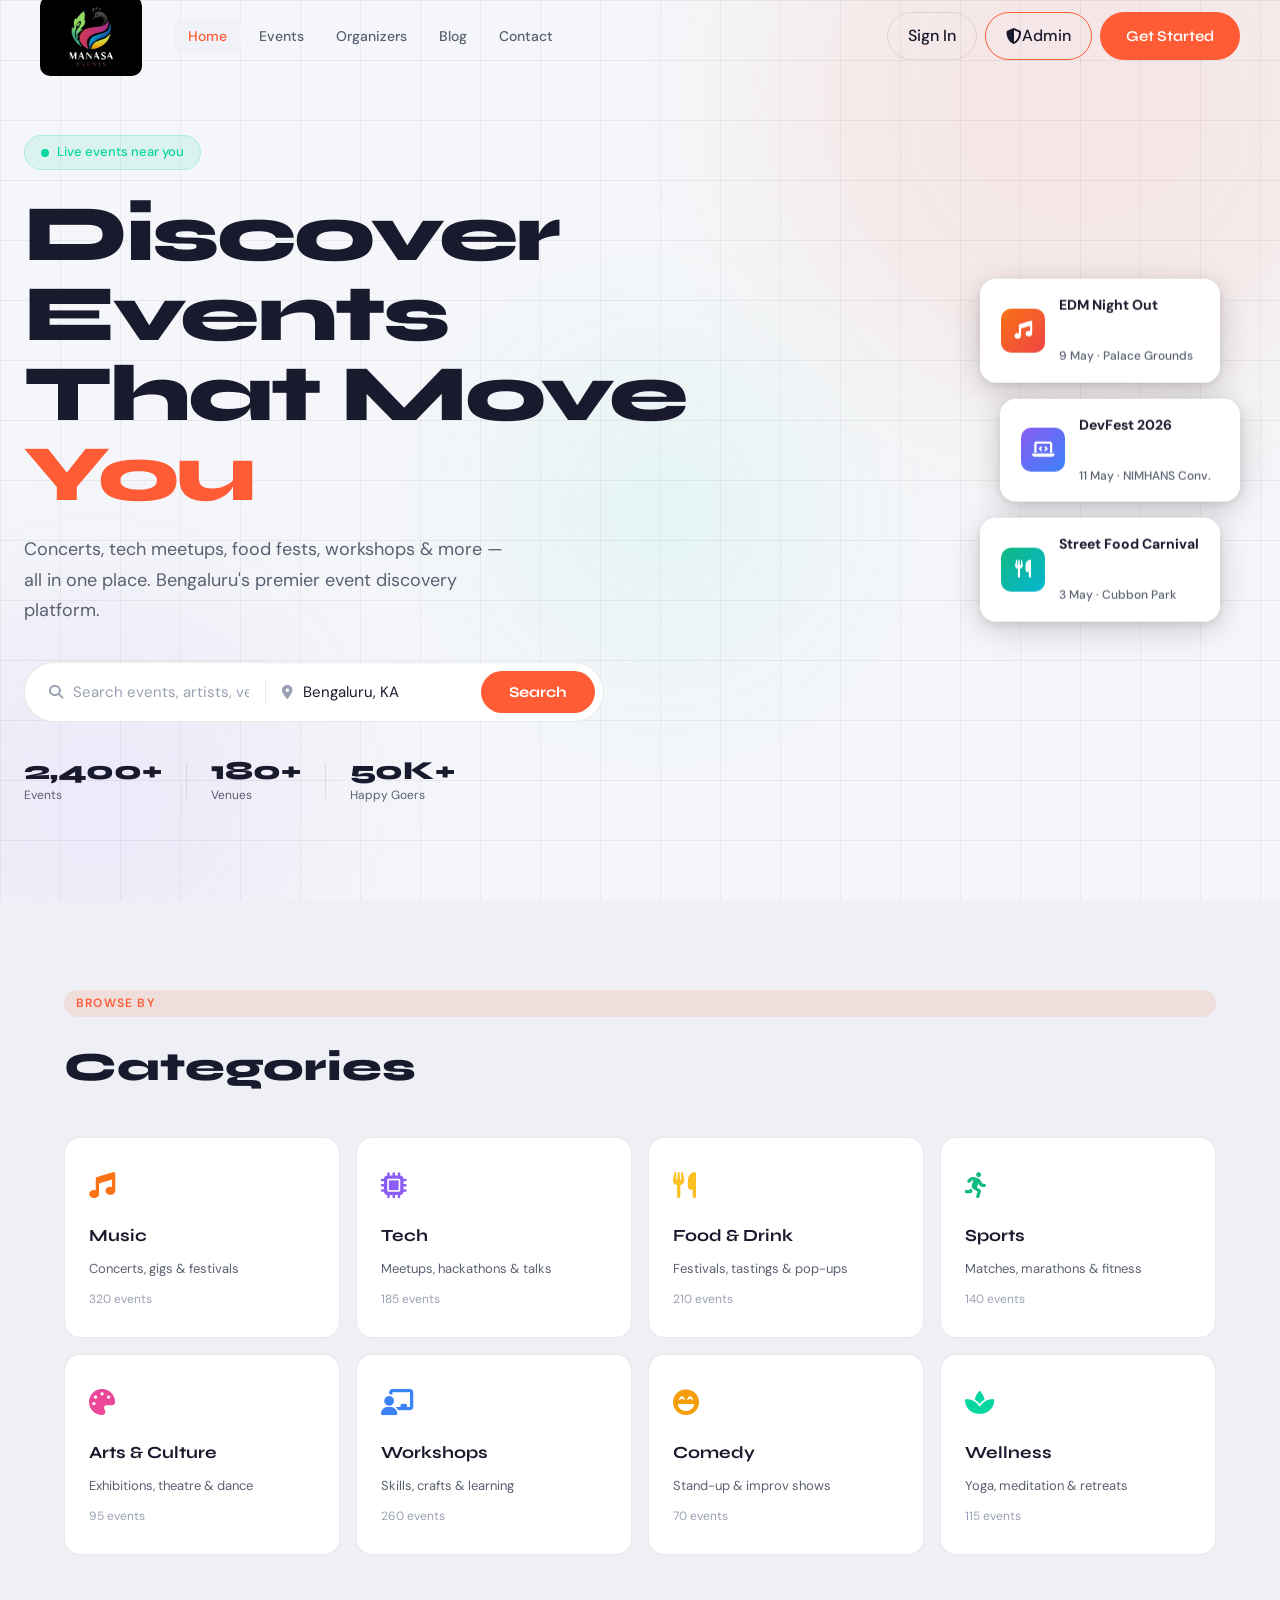
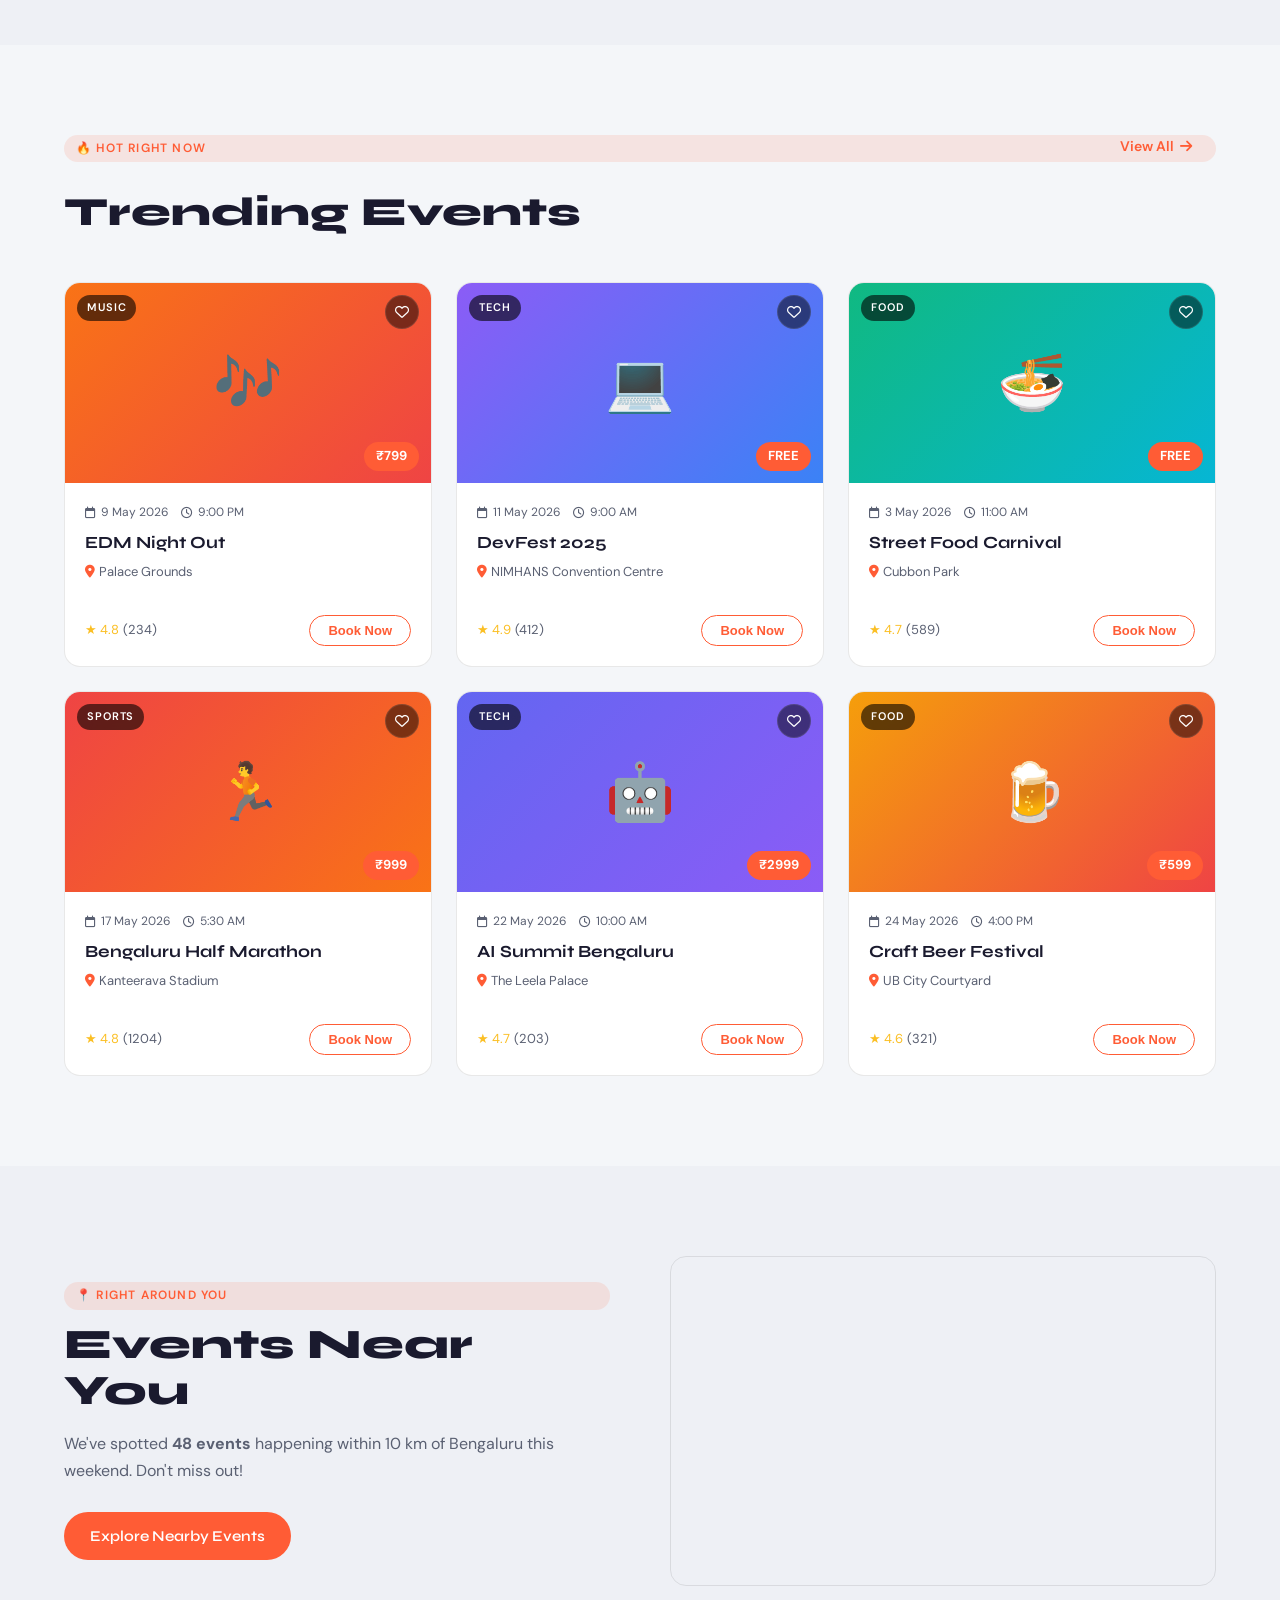
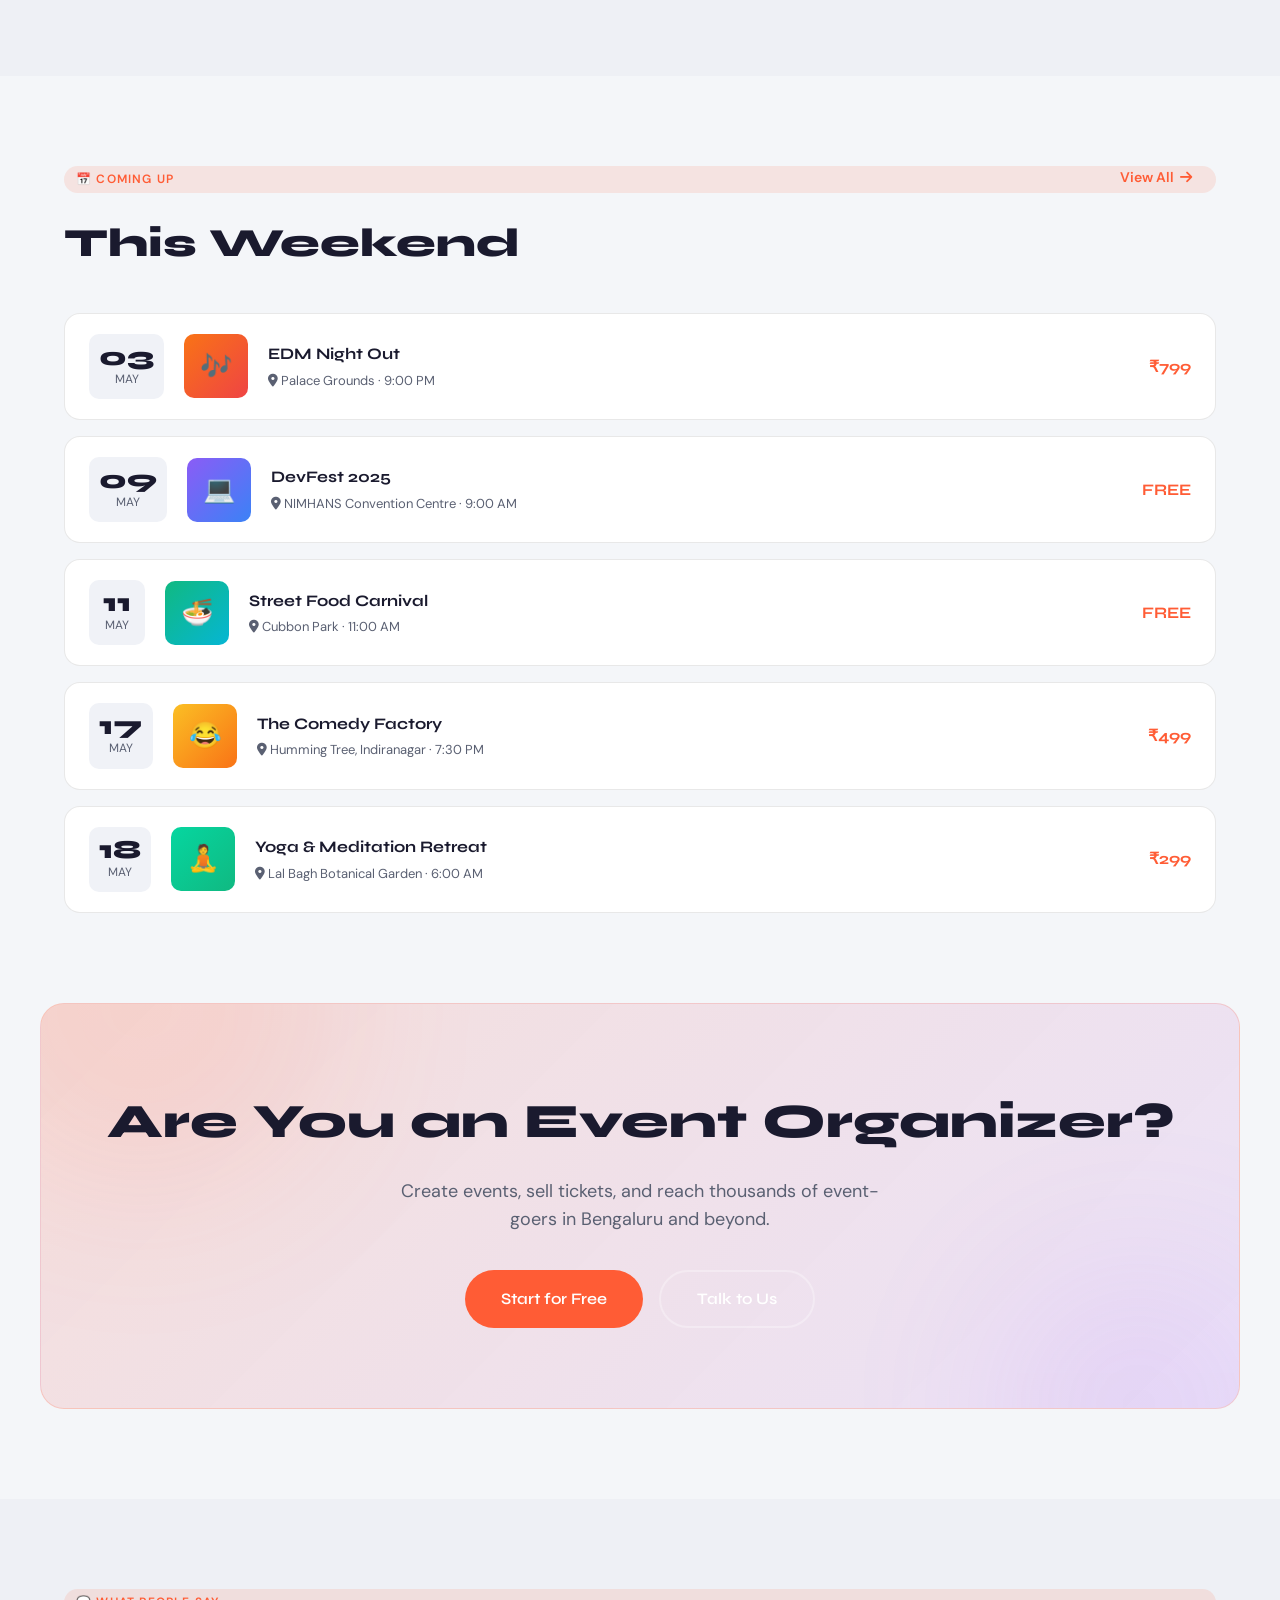
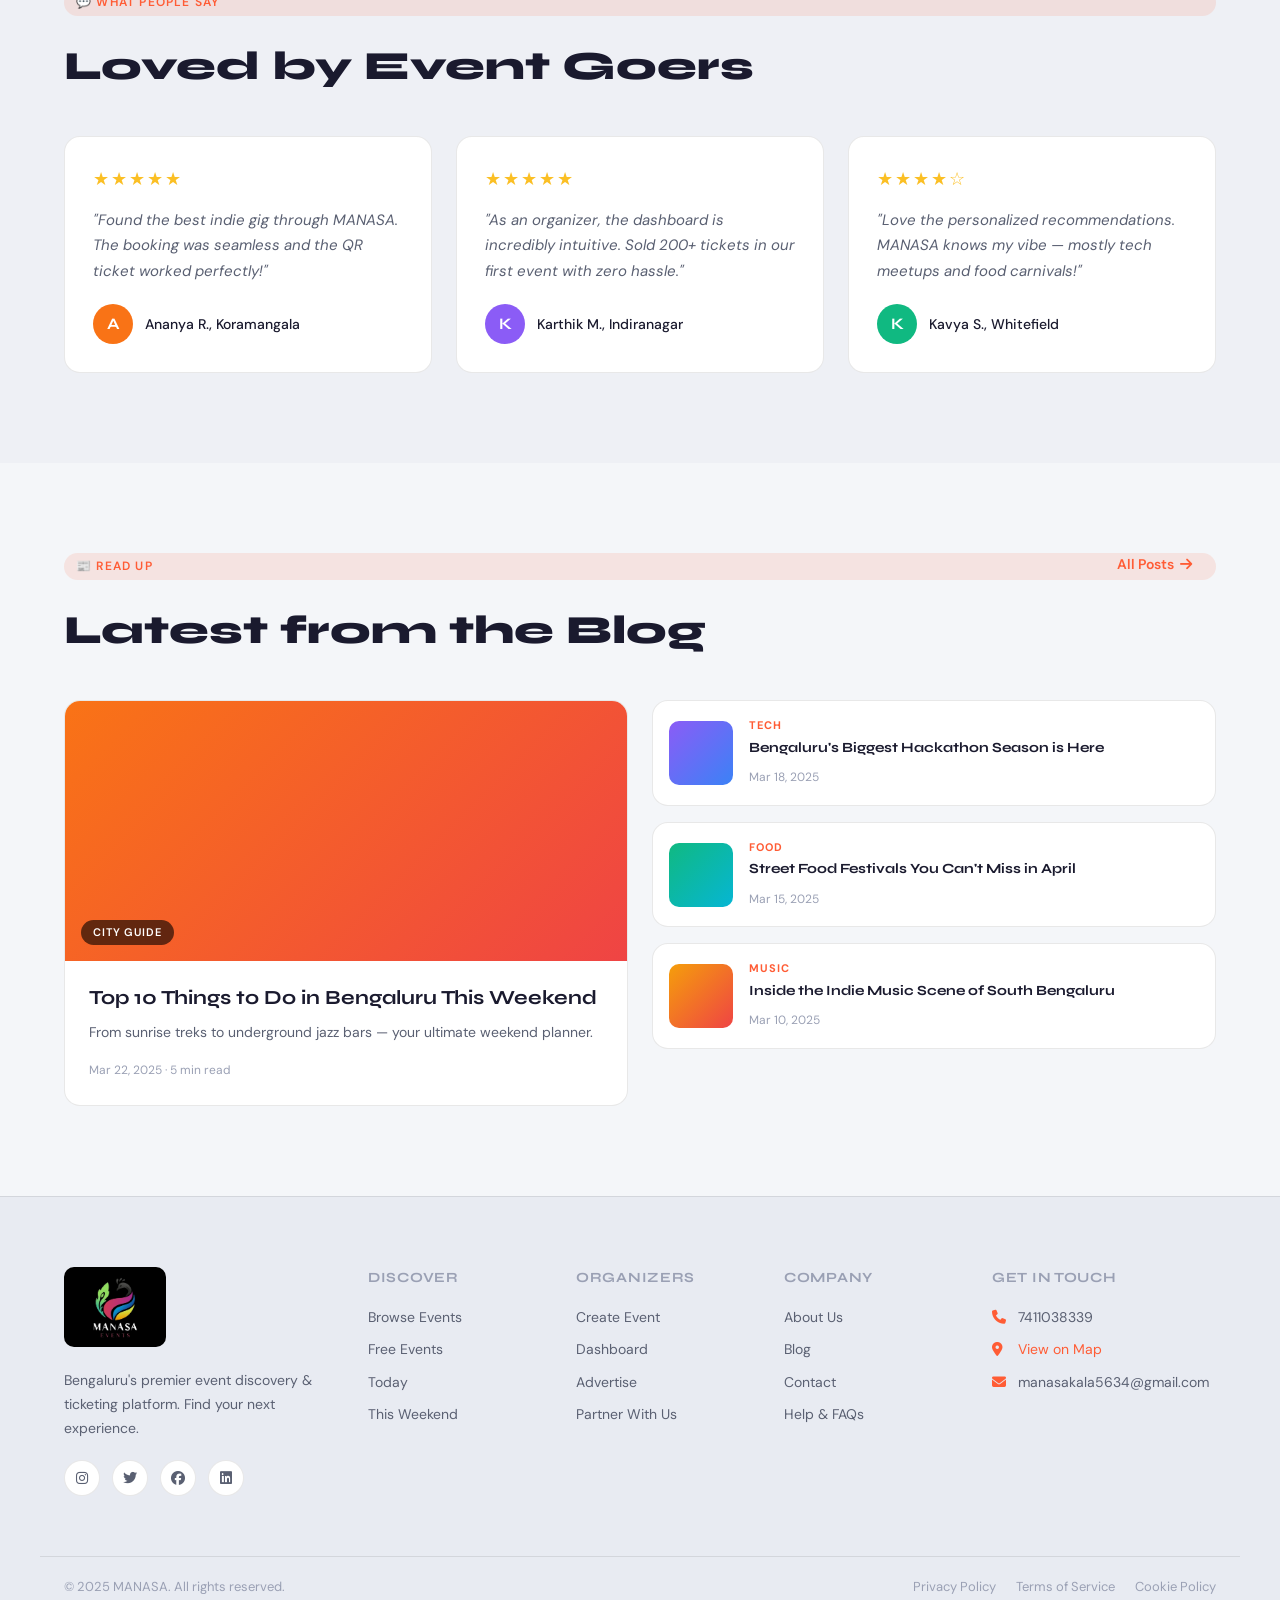
==== index.html @ 94d4cc7b "Add files via upload" ====
<!DOCTYPE html>
<html lang="en">
<head>
<meta charset="UTF-8">
<meta name="viewport" content="width=device-width, initial-scale=1.0">
<title>MANASA – Discover Local Events</title>
<link rel="stylesheet" href="style.css">
<link href="https://fonts.googleapis.com/css2?family=Syne:wght@400;600;700;800&family=DM+Sans:ital,wght@0,300;0,400;0,500;1,400&display=swap" rel="stylesheet">
<link rel="stylesheet" href="https://cdnjs.cloudflare.com/ajax/libs/font-awesome/6.5.0/css/all.min.css">
</head>
<body>

<!-- NAV -->
<nav class="navbar" id="navbar">
  <div class="nav-inner">
    <a href="index.html" class="logo logo-img-wrap"><img src="logo2.jpeg" alt="MANASA Events" class="nav-logo-img"></a>
    <ul class="nav-links">
      <li><a href="index.html" class="active">Home</a></li>
      <li><a href="events.html">Events</a></li>
      <li><a href="organizer.html">Organizers</a></li>
      <li><a href="blog.html">Blog</a></li>
      <li><a href="contact.html">Contact</a></li>
    </ul>
    <div class="nav-actions">
      <a href="login.html" class="btn-ghost">Sign In</a>
      <a href="admin-login.html" class="btn-ghost" style="color:var(--accent);border-color:var(--accent)"><i class="fas fa-shield-alt"></i> Admin</a>
      <a href="login.html" class="btn-primary">Get Started</a>
    </div>
    <button class="hamburger" id="hamburger"><i class="fas fa-bars"></i></button>
  </div>
  <div class="mobile-menu" id="mobileMenu">
    <a href="index.html">Home</a>
    <a href="events.html">Events</a>
    <a href="organizer.html">Organizers</a>
    <a href="blog.html">Blog</a>
    <a href="contact.html">Contact</a>
    <a href="login.html" class="btn-primary" style="display:inline-block;margin-top:12px">Get Started</a>
  </div>
</nav>

<!-- HERO -->
<section class="hero">
  <div class="hero-bg">
    <div class="blob blob-1"></div>
    <div class="blob blob-2"></div>
    <div class="blob blob-3"></div>
    <div class="grid-overlay"></div>
  </div>
  <div class="hero-content">
    <div class="hero-badge"><span class="pulse-dot"></span> Live events near you</div>
    <h1 class="hero-title">Discover Events<br>That Move <em>You</em></h1>
    <p class="hero-sub">Concerts, tech meetups, food fests, workshops &amp; more — all in one place. Bengaluru's premier event discovery platform.</p>
    <div class="search-bar">
      <div class="search-field">
        <i class="fas fa-search"></i>
        <input type="text" placeholder="Search events, artists, venues&#8230;" id="heroSearch">
      </div>
      <div class="search-divider"></div>
      <div class="search-field">
        <i class="fas fa-map-marker-alt"></i>
        <input type="text" placeholder="Bengaluru, KA" value="Bengaluru, KA">
      </div>
      <button class="search-btn" onclick="heroSearchGo()">Search</button>
    </div>
    <div class="hero-stats">
      <div class="stat"><span class="stat-num">2,400+</span><span class="stat-label">Events</span></div>
      <div class="stat-divider"></div>
      <div class="stat"><span class="stat-num">180+</span><span class="stat-label">Venues</span></div>
      <div class="stat-divider"></div>
      <div class="stat"><span class="stat-num">50K+</span><span class="stat-label">Happy Goers</span></div>
    </div>
  </div>
  <div class="hero-cards">
    <div class="float-card fc1">
      <div class="fc-img" style="background:linear-gradient(135deg,#f97316,#ef4444)"><i class="fas fa-music"></i></div>
      <div><strong>EDM Night Out</strong><br><small>9 May &middot; Palace Grounds</small></div>
    </div>
    <div class="float-card fc2">
      <div class="fc-img" style="background:linear-gradient(135deg,#8b5cf6,#3b82f6)"><i class="fas fa-laptop-code"></i></div>
      <div><strong>DevFest 2026</strong><br><small>11 May &middot; NIMHANS Conv.</small></div>
    </div>
    <div class="float-card fc3">
      <div class="fc-img" style="background:linear-gradient(135deg,#10b981,#06b6d4)"><i class="fas fa-utensils"></i></div>
      <div><strong>Street Food Carnival</strong><br><small>3 May &middot; Cubbon Park</small></div>
    </div>
  </div>
</section>

<!-- CATEGORIES -->
<section class="section categories-section">
  <div class="container">
    <div class="section-header">
      <div class="section-tag">Browse by</div>
      <h2>Categories</h2>
    </div>
    <div class="categories-grid">
      <a href="events.html?cat=music" class="cat-card cat-music">
        <div class="cat-icon"><i class="fas fa-music"></i></div>
        <h3>Music</h3>
        <p>Concerts, gigs &amp; festivals</p>
        <span class="cat-count">320 events</span>
      </a>
      <a href="events.html?cat=tech" class="cat-card cat-tech">
        <div class="cat-icon"><i class="fas fa-microchip"></i></div>
        <h3>Tech</h3>
        <p>Meetups, hackathons &amp; talks</p>
        <span class="cat-count">185 events</span>
      </a>
      <a href="events.html?cat=food" class="cat-card cat-food">
        <div class="cat-icon"><i class="fas fa-utensils"></i></div>
        <h3>Food &amp; Drink</h3>
        <p>Festivals, tastings &amp; pop-ups</p>
        <span class="cat-count">210 events</span>
      </a>
      <a href="events.html?cat=sports" class="cat-card cat-sports">
        <div class="cat-icon"><i class="fas fa-person-running"></i></div>
        <h3>Sports</h3>
        <p>Matches, marathons &amp; fitness</p>
        <span class="cat-count">140 events</span>
      </a>
      <a href="events.html?cat=art" class="cat-card cat-art">
        <div class="cat-icon"><i class="fas fa-palette"></i></div>
        <h3>Arts &amp; Culture</h3>
        <p>Exhibitions, theatre &amp; dance</p>
        <span class="cat-count">95 events</span>
      </a>
      <a href="events.html?cat=workshop" class="cat-card cat-workshop">
        <div class="cat-icon"><i class="fas fa-chalkboard-user"></i></div>
        <h3>Workshops</h3>
        <p>Skills, crafts &amp; learning</p>
        <span class="cat-count">260 events</span>
      </a>
      <a href="events.html?cat=comedy" class="cat-card cat-comedy">
        <div class="cat-icon"><i class="fas fa-face-laugh-beam"></i></div>
        <h3>Comedy</h3>
        <p>Stand-up &amp; improv shows</p>
        <span class="cat-count">70 events</span>
      </a>
      <a href="events.html?cat=wellness" class="cat-card cat-wellness">
        <div class="cat-icon"><i class="fas fa-spa"></i></div>
        <h3>Wellness</h3>
        <p>Yoga, meditation &amp; retreats</p>
        <span class="cat-count">115 events</span>
      </a>
    </div>
  </div>
</section>

<!-- TRENDING EVENTS -->
<section class="section trending-section">
  <div class="container">
    <div class="section-header">
      <div class="section-tag">&#128293; Hot right now</div>
      <h2>Trending Events</h2>
      <a href="events.html" class="view-all">View All <i class="fas fa-arrow-right"></i></a>
    </div>
    <div class="events-grid" id="trendingGrid">
      <!-- Rendered by JS -->
    </div>
  </div>
</section>

<!-- NEARBY STRIP -->
<section class="section nearby-section">
  <div class="container">
    <div class="nearby-inner">
      <div class="nearby-text">
        <div class="section-tag">&#128205; Right around you</div>
        <h2>Events Near You</h2>
        <p>We've spotted <strong>48 events</strong> happening within 10 km of Bengaluru this weekend. Don't miss out!</p>
        <a href="events.html" class="btn-primary">Explore Nearby Events</a>
      </div>
      <div class="nearby-map">
        <div class="map-placeholder">
          <iframe
            src="https://www.google.com/maps/embed?pb=!1m18!1m12!1m3!1d497695.0974759938!2d77.35073573299991!3d12.954517030611606!2m3!1f0!2f0!3f0!3m2!1i1024!2i768!4f13.1!3m3!1m2!1s0x3bae1670c9b44e6d%3A0xf8dfc3e8517e4fe0!2sBengaluru%2C+Karnataka!5e0!3m2!1sen!2sin!4v1690000000000"
            width="100%" height="320" style="border:0;border-radius:16px;" allowfullscreen="" loading="lazy">
          </iframe>
        </div>
      </div>
    </div>
  </div>
</section>

<!-- THIS WEEKEND -->
<section class="section weekend-section">
  <div class="container">
    <div class="section-header">
      <div class="section-tag">&#128197; Coming up</div>
      <h2>This Weekend</h2>
      <a href="events.html" class="view-all">View All <i class="fas fa-arrow-right"></i></a>
    </div>
    <div class="weekend-list" id="weekendList"></div>
  </div>
</section>

<!-- CTA BANNER -->
<section class="cta-section">
  <div class="cta-inner">
    <div class="cta-bg">
      <div class="blob blob-c1"></div>
      <div class="blob blob-c2"></div>
    </div>
    <div class="cta-content">
      <h2>Are You an Event Organizer?</h2>
      <p>Create events, sell tickets, and reach thousands of event-goers in Bengaluru and beyond.</p>
      <div class="cta-btns">
        <a href="organizer.html" class="btn-primary btn-lg">Start for Free</a>
        <a href="contact.html" class="btn-outline btn-lg">Talk to Us</a>
      </div>
    </div>
  </div>
</section>

<!-- REVIEWS -->
<section class="section reviews-section">
  <div class="container">
    <div class="section-header">
      <div class="section-tag">&#128172; What people say</div>
      <h2>Loved by Event Goers</h2>
    </div>
    <div class="reviews-grid">
      <div class="review-card">
        <div class="review-stars">&#9733;&#9733;&#9733;&#9733;&#9733;</div>
        <p>"Found the best indie gig through MANASA. The booking was seamless and the QR ticket worked perfectly!"</p>
        <div class="reviewer"><div class="avatar" style="background:#f97316">A</div><span>Ananya R., Koramangala</span></div>
      </div>
      <div class="review-card">
        <div class="review-stars">&#9733;&#9733;&#9733;&#9733;&#9733;</div>
        <p>"As an organizer, the dashboard is incredibly intuitive. Sold 200+ tickets in our first event with zero hassle."</p>
        <div class="reviewer"><div class="avatar" style="background:#8b5cf6">K</div><span>Karthik M., Indiranagar</span></div>
      </div>
      <div class="review-card">
        <div class="review-stars">&#9733;&#9733;&#9733;&#9733;&#9734;</div>
        <p>"Love the personalized recommendations. MANASA knows my vibe — mostly tech meetups and food carnivals!"</p>
        <div class="reviewer"><div class="avatar" style="background:#10b981">K</div><span>Kavya S., Whitefield</span></div>
      </div>
    </div>
  </div>
</section>

<!-- BLOG PREVIEW -->
<section class="section blog-section">
  <div class="container">
    <div class="section-header">
      <div class="section-tag">&#128240; Read up</div>
      <h2>Latest from the Blog</h2>
      <a href="blog.html" class="view-all">All Posts <i class="fas fa-arrow-right"></i></a>
    </div>
    <div class="blog-grid">
      <a href="blog-detail.html?id=1" class="blog-card blog-featured">
        <div class="blog-img" style="background:linear-gradient(135deg,#f97316,#ef4444)">
          <span class="blog-cat">City Guide</span>
        </div>
        <div class="blog-body">
          <h3>Top 10 Things to Do in Bengaluru This Weekend</h3>
          <p>From sunrise treks to underground jazz bars — your ultimate weekend planner.</p>
          <span class="blog-meta">Mar 22, 2025 &middot; 5 min read</span>
        </div>
      </a>
      <div class="blog-side">
        <a href="blog-detail.html?id=2" class="blog-card-sm">
          <div class="blog-sm-img" style="background:linear-gradient(135deg,#8b5cf6,#3b82f6)"></div>
          <div>
            <span class="blog-cat-sm">Tech</span>
            <h4>Bengaluru's Biggest Hackathon Season is Here</h4>
            <span class="blog-meta">Mar 18, 2025</span>
          </div>
        </a>
        <a href="blog-detail.html?id=3" class="blog-card-sm">
          <div class="blog-sm-img" style="background:linear-gradient(135deg,#10b981,#06b6d4)"></div>
          <div>
            <span class="blog-cat-sm">Food</span>
            <h4>Street Food Festivals You Can't Miss in April</h4>
            <span class="blog-meta">Mar 15, 2025</span>
          </div>
        </a>
        <a href="blog-detail.html?id=4" class="blog-card-sm">
          <div class="blog-sm-img" style="background:linear-gradient(135deg,#f59e0b,#ef4444)"></div>
          <div>
            <span class="blog-cat-sm">Music</span>
            <h4>Inside the Indie Music Scene of South Bengaluru</h4>
            <span class="blog-meta">Mar 10, 2025</span>
          </div>
        </a>
      </div>
    </div>
  </div>
</section>

<!-- FOOTER -->
<footer class="footer">
  <div class="footer-inner">
    <div class="footer-brand">
      <a href="index.html" class="logo logo-img-wrap"><img src="logo2.jpeg" alt="MANASA Events" class="nav-logo-img"></a>
      <p>Bengaluru's premier event discovery &amp; ticketing platform. Find your next experience.</p>
      <div class="footer-social">
        <a href="#"><i class="fab fa-instagram"></i></a>
        <a href="#"><i class="fab fa-twitter"></i></a>
        <a href="#"><i class="fab fa-facebook"></i></a>
        <a href="#"><i class="fab fa-linkedin"></i></a>
      </div>
    </div>
    <div class="footer-links">
      <h4>Discover</h4>
      <a href="events.html">Browse Events</a>
      <a href="events.html?filter=free">Free Events</a>
      <a href="events.html">Today</a>
      <a href="events.html">This Weekend</a>
    </div>
    <div class="footer-links">
      <h4>Organizers</h4>
      <a href="organizer.html">Create Event</a>
      <a href="organizer.html">Dashboard</a>
      <a href="contact.html">Advertise</a>
      <a href="contact.html">Partner With Us</a>
    </div>
    <div class="footer-links">
      <h4>Company</h4>
      <a href="contact.html">About Us</a>
      <a href="blog.html">Blog</a>
      <a href="contact.html">Contact</a>
      <a href="contact.html">Help &amp; FAQs</a>
    </div>
    <div class="footer-contact">
      <h4>Get in Touch</h4>
      <p><i class="fas fa-phone"></i> 7411038339</p>
      <p><i class="fas fa-map-marker-alt"></i> <a href="https://share.google/alKB1wMb4D0Hpw6tw" target="_blank">View on Map</a></p>
      <p><i class="fas fa-envelope"></i> manasakala5634@gmail.com</p>
    </div>
  </div>
  <div class="footer-bottom">
    <p>&copy; 2025 MANASA. All rights reserved.</p>
    <div class="footer-bottom-links">
      <a href="#">Privacy Policy</a>
      <a href="#">Terms of Service</a>
      <a href="#">Cookie Policy</a>
    </div>
  </div>
</footer>

<script src="app.js"></script>
<script>
function heroSearchGo() {
  var q = document.getElementById('heroSearch').value.trim();
  window.location.href = q ? 'events.html?q=' + encodeURIComponent(q) : 'events.html';
}
// Allow Enter key on hero search
document.addEventListener('DOMContentLoaded', function() {
  var inp = document.getElementById('heroSearch');
  if (inp) {
    inp.addEventListener('keydown', function(e) {
      if (e.key === 'Enter') heroSearchGo();
    });
  }
});
</script>
</body>
</html>
---- style.css ----
/* ============================================================
   MANASA – Core Stylesheet
   Aesthetic: Bold editorial / festival energy
   ============================================================ */

:root {
  --bg: #f4f6f9;
  --bg2: #eef0f5;
  --bg3: #e8ebf2;
  --surface: #ffffff;
  --surface2: #f0f2f7;
  --border: rgba(0,0,0,0.09);
  --text: #1a1a2e;
  --text-muted: #5a6072;
  --text-dim: #9aa0b4;
  --accent: #ff5c35;
  --accent2: #a855f7;
  --accent3: #06d6a0;
  --accent-glow: rgba(255,92,53,0.18);
  --font-display: 'Syne', sans-serif;
  --font-body: 'DM Sans', sans-serif;
  --radius: 16px;
  --radius-sm: 10px;
  --shadow: 0 8px 40px rgba(0,0,0,0.10);
  --shadow-card: 0 4px 24px rgba(0,0,0,0.08);
}

*, *::before, *::after { box-sizing: border-box; margin: 0; padding: 0; }

html { scroll-behavior: smooth; }

body {
  background: var(--bg);
  color: var(--text);
  font-family: var(--font-body);
  font-size: 16px;
  line-height: 1.6;
  overflow-x: hidden;
}

a { color: inherit; text-decoration: none; }

img { max-width: 100%; display: block; }

/* ── SCROLLBAR ── */
::-webkit-scrollbar { width: 6px; }
::-webkit-scrollbar-track { background: var(--bg2); }
::-webkit-scrollbar-thumb { background: var(--surface2); border-radius: 3px; }

/* ── CONTAINER ── */
.container {
  max-width: 1200px;
  margin: 0 auto;
  padding: 0 24px;
}

/* ── BUTTONS ── */
.btn-primary {
  display: inline-flex;
  align-items: center;
  gap: 8px;
  background: var(--accent);
  color: #fff;
  padding: 12px 26px;
  border-radius: 50px;
  font-family: var(--font-display);
  font-weight: 600;
  font-size: 15px;
  transition: all 0.25s;
  border: none;
  cursor: pointer;
  white-space: nowrap;
}
.btn-primary:hover { background: #ff7050; transform: translateY(-2px); box-shadow: 0 8px 24px rgba(255,92,53,0.35); }
.btn-primary.btn-lg { padding: 16px 36px; font-size: 16px; }

.btn-ghost {
  display: inline-flex;
  align-items: center;
  padding: 10px 20px;
  border-radius: 50px;
  font-weight: 500;
  color: var(--text-muted);
  transition: color 0.2s;
}
.btn-ghost:hover { color: var(--text); background: var(--surface2); }

.btn-outline {
  display: inline-flex;
  align-items: center;
  gap: 8px;
  background: transparent;
  color: #fff;
  padding: 14px 32px;
  border-radius: 50px;
  font-family: var(--font-display);
  font-weight: 600;
  font-size: 16px;
  border: 2px solid rgba(255,255,255,0.3);
  transition: all 0.25s;
  cursor: pointer;
}
.btn-outline:hover { border-color: var(--accent); background: rgba(255,92,53,0.06); }
.btn-outline.btn-lg { padding: 14px 36px; }

/* ── SECTION ── */
.section { padding: 90px 0; }

.section-header {
  display: flex;
  align-items: flex-end;
  gap: 20px;
  margin-bottom: 48px;
  flex-wrap: wrap;
}
.section-header h2 {
  font-family: var(--font-display);
  font-size: clamp(26px, 4vw, 40px);
  font-weight: 800;
  line-height: 1.1;
  flex: 1;
}
.section-tag {
  display: inline-block;
  font-size: 12px;
  font-weight: 600;
  letter-spacing: 0.1em;
  text-transform: uppercase;
  color: var(--accent);
  background: rgba(255,92,53,0.12);
  padding: 4px 12px;
  border-radius: 50px;
  width: 100%;
  margin-bottom: 8px;
}
.section-header { flex-direction: column; align-items: flex-start; }
.section-header .view-all {
  position: absolute;
  right: 24px;
  font-size: 14px;
  font-weight: 600;
  color: var(--accent);
  display: flex;
  align-items: center;
  gap: 6px;
  transition: gap 0.2s;
}
.section-header .view-all:hover { gap: 10px; }
.section-header { position: relative; }

/* ═══════════════════════════════
   NAVBAR
═══════════════════════════════ */
.navbar {
  position: fixed;
  top: 0; left: 0; right: 0;
  z-index: 1000;
  transition: background 0.3s, box-shadow 0.3s;
  padding: 0 24px;
}
.navbar.scrolled {
  background: rgba(255,255,255,0.96);
  backdrop-filter: blur(16px);
  box-shadow: 0 1px 0 var(--border);
}
.nav-inner {
  max-width: 1200px;
  margin: 0 auto;
  display: flex;
  align-items: center;
  gap: 32px;
  height: 72px;
}
.logo {
  font-family: var(--font-display);
  font-size: 24px;
  font-weight: 800;
  letter-spacing: -0.02em;
  color: var(--text);
}
.logo-dot { color: var(--accent); }
.nav-links {
  display: flex;
  list-style: none;
  gap: 4px;
  flex: 1;
}
.nav-links a {
  padding: 8px 14px;
  border-radius: 8px;
  font-size: 14px;
  font-weight: 500;
  color: var(--text-muted);
  transition: color 0.2s, background 0.2s;
}
.nav-links a:hover, .nav-links a.active { color: var(--accent); background: var(--surface2); }
.nav-actions { display: flex; align-items: center; gap: 8px; margin-left: auto; }
.hamburger {
  display: none;
  background: none;
  border: none;
  color: var(--text);
  font-size: 20px;
  cursor: pointer;
  padding: 8px;
}
.mobile-menu {
  display: none;
  flex-direction: column;
  background: var(--bg2);
  padding: 16px 24px 24px;
  gap: 8px;
  border-top: 1px solid var(--border);
}
.mobile-menu a { padding: 10px 0; border-bottom: 1px solid var(--border); font-size: 15px; }
.mobile-menu.open { display: flex; }

/* ═══════════════════════════════
   HERO
═══════════════════════════════ */
.hero {
  min-height: 100vh;
  display: flex;
  align-items: center;
  position: relative;
  overflow: hidden;
  padding: 120px 24px 80px;
}
.hero-bg { position: absolute; inset: 0; z-index: 0; }
.grid-overlay {
  position: absolute; inset: 0;
  background-image:
    linear-gradient(rgba(0,0,0,0.05) 1px, transparent 1px),
    linear-gradient(90deg, rgba(0,0,0,0.05) 1px, transparent 1px);
  background-size: 60px 60px;
}
.blob {
  position: absolute;
  border-radius: 50%;
  filter: blur(80px);
  opacity: 0.5;
  animation: blobMove 8s ease-in-out infinite alternate;
}
.blob-1 { width: 600px; height: 600px; background: rgba(255,92,53,0.18); top: -200px; right: -100px; }
.blob-2 { width: 400px; height: 400px; background: rgba(168,85,247,0.15); bottom: -100px; left: -100px; animation-delay: -3s; }
.blob-3 { width: 300px; height: 300px; background: rgba(6,214,160,0.12); top: 40%; left: 40%; animation-delay: -5s; }
@keyframes blobMove {
  0% { transform: translate(0,0) scale(1); }
  100% { transform: translate(40px,30px) scale(1.08); }
}

.hero-content {
  position: relative;
  z-index: 2;
  max-width: 680px;
  flex: 1;
}
.hero-badge {
  display: inline-flex;
  align-items: center;
  gap: 8px;
  font-size: 13px;
  font-weight: 500;
  color: var(--accent3);
  background: rgba(6,214,160,0.1);
  border: 1px solid rgba(6,214,160,0.2);
  padding: 6px 16px;
  border-radius: 50px;
  margin-bottom: 24px;
}
.pulse-dot {
  width: 8px; height: 8px;
  background: var(--accent3);
  border-radius: 50%;
  animation: pulse 2s infinite;
}
@keyframes pulse {
  0%,100% { opacity: 1; transform: scale(1); box-shadow: 0 0 0 0 rgba(6,214,160,0.4); }
  50% { opacity: 0.8; transform: scale(1.1); box-shadow: 0 0 0 8px rgba(6,214,160,0); }
}

.hero-title {
  font-family: var(--font-display);
  font-size: clamp(48px, 7vw, 80px);
  font-weight: 800;
  line-height: 1.0;
  letter-spacing: -0.03em;
  margin-bottom: 20px;
}
.hero-title em {
  font-style: normal;
  color: var(--accent);
  position: relative;
}
.hero-sub {
  font-size: 18px;
  color: var(--text-muted);
  max-width: 500px;
  margin-bottom: 36px;
  line-height: 1.7;
}

/* Search Bar */
.search-bar {
  display: flex;
  align-items: center;
  background: var(--surface);
  border: 1px solid var(--border);
  border-radius: 50px;
  padding: 8px 8px 8px 24px;
  gap: 0;
  margin-bottom: 36px;
  max-width: 580px;
  transition: box-shadow 0.3s;
}
.search-bar:focus-within { box-shadow: 0 0 0 3px rgba(255,92,53,0.2); border-color: rgba(255,92,53,0.4); }
.search-field {
  display: flex;
  align-items: center;
  gap: 10px;
  flex: 1;
  min-width: 0;
}
.search-field i { color: var(--text-dim); font-size: 14px; flex-shrink: 0; }
.search-field input {
  background: none;
  border: none;
  outline: none;
  color: var(--text);
  font-family: var(--font-body);
  font-size: 15px;
  width: 100%;
}
.search-field input::placeholder { color: var(--text-dim); }
.search-divider { width: 1px; height: 24px; background: var(--border); margin: 0 16px; flex-shrink: 0; }
.search-btn {
  background: var(--accent);
  color: #fff;
  border: none;
  border-radius: 50px;
  padding: 12px 28px;
  font-family: var(--font-display);
  font-weight: 700;
  font-size: 15px;
  cursor: pointer;
  transition: background 0.2s;
  white-space: nowrap;
}
.search-btn:hover { background: #ff7050; }

.hero-stats {
  display: flex;
  align-items: center;
  gap: 24px;
}
.stat { display: flex; flex-direction: column; }
.stat-num {
  font-family: var(--font-display);
  font-size: 26px;
  font-weight: 800;
  line-height: 1;
}
.stat-label { font-size: 12px; color: var(--text-muted); margin-top: 2px; }
.stat-divider { width: 1px; height: 36px; background: var(--border); }

/* Floating cards */
.hero-cards {
  position: absolute;
  right: 60px;
  top: 50%;
  transform: translateY(-50%);
  z-index: 2;
  display: flex;
  flex-direction: column;
  gap: 16px;
}
.float-card {
  display: flex;
  align-items: center;
  gap: 14px;
  background: rgba(255, 255, 255, 0.96);
  backdrop-filter: blur(20px);
  -webkit-backdrop-filter: blur(20px);
  border: 1.5px solid rgba(255,255,255,0.9);
  border-radius: var(--radius);
  padding: 14px 20px;
  min-width: 240px;
  animation: floatCard 4s ease-in-out infinite alternate;
  box-shadow: 0 8px 32px rgba(0,0,0,0.18), 0 2px 8px rgba(0,0,0,0.10);
  color: #1a1a2e;
}
.fc1 { animation-delay: 0s; }
.fc2 { animation-delay: -1.5s; transform: translateX(20px); }
.fc3 { animation-delay: -3s; }
@keyframes floatCard {
  0% { transform: translateY(0); }
  100% { transform: translateY(-12px); }
}
.fc2 { animation: floatCard2 4s ease-in-out infinite alternate; }
@keyframes floatCard2 {
  0% { transform: translateX(20px) translateY(0); }
  100% { transform: translateX(20px) translateY(-12px); }
}
.fc-img {
  width: 44px; height: 44px;
  border-radius: 10px;
  display: flex; align-items: center; justify-content: center;
  font-size: 18px;
  color: #fff;
  flex-shrink: 0;
}
.float-card strong { font-size: 14px; font-weight: 700; display: block; color: #1a1a2e; }
.float-card small { font-size: 12px; color: #5a6072; font-weight: 500; }

/* ═══════════════════════════════
   CATEGORIES
═══════════════════════════════ */
.categories-section { background: var(--bg2); }

.categories-grid {
  display: grid;
  grid-template-columns: repeat(auto-fill, minmax(220px, 1fr));
  gap: 16px;
}
.cat-card {
  display: flex;
  flex-direction: column;
  gap: 10px;
  background: var(--surface);
  border: 1px solid var(--border);
  border-radius: var(--radius);
  padding: 28px 24px;
  transition: all 0.3s;
  position: relative;
  overflow: hidden;
  cursor: pointer;
}
.cat-card::before {
  content: '';
  position: absolute;
  inset: 0;
  opacity: 0;
  transition: opacity 0.3s;
  border-radius: var(--radius);
}
.cat-music::before { background: linear-gradient(135deg,rgba(249,115,22,0.15),rgba(239,68,68,0.08)); }
.cat-tech::before  { background: linear-gradient(135deg,rgba(139,92,246,0.15),rgba(59,130,246,0.08)); }
.cat-food::before  { background: linear-gradient(135deg,rgba(251,191,36,0.15),rgba(249,115,22,0.08)); }
.cat-sports::before { background: linear-gradient(135deg,rgba(16,185,129,0.15),rgba(6,182,212,0.08)); }
.cat-art::before   { background: linear-gradient(135deg,rgba(236,72,153,0.15),rgba(168,85,247,0.08)); }
.cat-workshop::before { background: linear-gradient(135deg,rgba(59,130,246,0.15),rgba(6,182,212,0.08)); }
.cat-comedy::before { background: linear-gradient(135deg,rgba(251,191,36,0.15),rgba(234,179,8,0.08)); }
.cat-wellness::before { background: linear-gradient(135deg,rgba(6,214,160,0.15),rgba(16,185,129,0.08)); }
.cat-card:hover::before { opacity: 1; }
.cat-card:hover { transform: translateY(-4px); border-color: rgba(255,255,255,0.15); box-shadow: var(--shadow-card); }
.cat-icon {
  font-size: 26px;
  margin-bottom: 4px;
}
.cat-music .cat-icon { color: #f97316; }
.cat-tech .cat-icon  { color: #8b5cf6; }
.cat-food .cat-icon  { color: #fbbf24; }
.cat-sports .cat-icon { color: #10b981; }
.cat-art .cat-icon   { color: #ec4899; }
.cat-workshop .cat-icon { color: #3b82f6; }
.cat-comedy .cat-icon { color: #f59e0b; }
.cat-wellness .cat-icon { color: #06d6a0; }

.cat-card h3 { font-family: var(--font-display); font-size: 17px; font-weight: 700; }
.cat-card p  { font-size: 13px; color: var(--text-muted); }
.cat-count   { font-size: 12px; color: var(--text-dim); margin-top: auto; }

/* ═══════════════════════════════
   EVENT CARDS
═══════════════════════════════ */
.events-grid {
  display: grid;
  grid-template-columns: repeat(auto-fill, minmax(280px, 1fr));
  gap: 24px;
}
.event-card {
  background: var(--surface);
  border: 1px solid var(--border);
  border-radius: var(--radius);
  overflow: hidden;
  transition: all 0.3s;
  cursor: pointer;
}
.event-card:hover { transform: translateY(-4px); box-shadow: var(--shadow); border-color: rgba(255,255,255,0.12); }
.event-thumb {
  height: 200px;
  position: relative;
  overflow: hidden;
  display: flex;
  align-items: center;
  justify-content: center;
  font-size: 48px;
}
.event-thumb .thumb-badge {
  position: absolute;
  top: 12px; left: 12px;
  background: rgba(0,0,0,0.6);
  backdrop-filter: blur(8px);
  color: #fff;
  padding: 4px 10px;
  border-radius: 50px;
  font-size: 11px;
  font-weight: 600;
  text-transform: uppercase;
  letter-spacing: 0.08em;
}
.event-thumb .thumb-save {
  position: absolute;
  top: 12px; right: 12px;
  background: rgba(0,0,0,0.5);
  backdrop-filter: blur(8px);
  border: 1px solid rgba(255,255,255,0.1);
  color: #fff;
  width: 34px; height: 34px;
  border-radius: 50%;
  display: flex; align-items: center; justify-content: center;
  font-size: 14px;
  cursor: pointer;
  transition: background 0.2s;
}
.event-thumb .thumb-save:hover { background: rgba(255,92,53,0.6); }
.event-thumb .thumb-price {
  position: absolute;
  bottom: 12px; right: 12px;
  background: var(--accent);
  color: #fff;
  padding: 4px 12px;
  border-radius: 50px;
  font-size: 13px;
  font-weight: 700;
}
.event-body { padding: 20px; }
.event-meta {
  display: flex;
  gap: 12px;
  font-size: 12px;
  color: var(--text-muted);
  margin-bottom: 10px;
}
.event-meta span { display: flex; align-items: center; gap: 5px; }
.event-body h3 {
  font-family: var(--font-display);
  font-size: 17px;
  font-weight: 700;
  margin-bottom: 8px;
  line-height: 1.3;
}
.event-body p { font-size: 13px; color: var(--text-muted); }
.event-footer {
  padding: 0 20px 20px;
  display: flex;
  align-items: center;
  justify-content: space-between;
  margin-top: 12px;
}
.event-rating { font-size: 13px; color: #fbbf24; display: flex; align-items: center; gap: 4px; }
.event-rating span { color: var(--text-muted); }
.btn-book {
  background: transparent;
  border: 1px solid var(--accent);
  color: var(--accent);
  padding: 7px 18px;
  border-radius: 50px;
  font-size: 13px;
  font-weight: 600;
  cursor: pointer;
  transition: all 0.2s;
}
.btn-book:hover { background: var(--accent); color: #fff; }

/* ═══════════════════════════════
   NEARBY SECTION
═══════════════════════════════ */
.nearby-section { background: var(--bg2); }
.nearby-inner {
  display: grid;
  grid-template-columns: 1fr 1fr;
  gap: 60px;
  align-items: center;
}
.nearby-text .section-tag { margin-bottom: 12px; }
.nearby-text h2 {
  font-family: var(--font-display);
  font-size: clamp(28px, 4vw, 42px);
  font-weight: 800;
  line-height: 1.1;
  margin-bottom: 16px;
}
.nearby-text p { color: var(--text-muted); font-size: 16px; line-height: 1.7; margin-bottom: 28px; }
.nearby-map { border-radius: var(--radius); overflow: hidden; border: 1px solid var(--border); }

/* ═══════════════════════════════
   WEEKEND LIST
═══════════════════════════════ */
.weekend-list {
  display: flex;
  flex-direction: column;
  gap: 16px;
}
.weekend-item {
  display: flex;
  gap: 20px;
  align-items: center;
  background: var(--surface);
  border: 1px solid var(--border);
  border-radius: var(--radius);
  padding: 20px 24px;
  cursor: pointer;
  transition: all 0.25s;
}
.weekend-item:hover { border-color: rgba(255,255,255,0.12); transform: translateX(4px); }
.weekend-date {
  min-width: 56px;
  text-align: center;
  background: var(--surface2);
  border-radius: var(--radius-sm);
  padding: 10px;
}
.weekend-date .day { font-family: var(--font-display); font-size: 26px; font-weight: 800; line-height: 1; }
.weekend-date .mon { font-size: 12px; color: var(--text-muted); text-transform: uppercase; }
.weekend-thumb {
  width: 64px; height: 64px;
  border-radius: 10px;
  flex-shrink: 0;
  display: flex; align-items: center; justify-content: center;
  font-size: 26px;
}
.weekend-info { flex: 1; min-width: 0; }
.weekend-info h4 { font-family: var(--font-display); font-size: 16px; font-weight: 700; margin-bottom: 4px; }
.weekend-info p { font-size: 13px; color: var(--text-muted); }
.weekend-price {
  font-family: var(--font-display);
  font-size: 16px;
  font-weight: 700;
  color: var(--accent);
  white-space: nowrap;
}

/* ═══════════════════════════════
   CTA SECTION
═══════════════════════════════ */
.cta-section {
  padding: 0 24px 90px;
}
.cta-inner {
  max-width: 1200px;
  margin: 0 auto;
  background: linear-gradient(135deg, rgba(255,92,53,0.15), rgba(168,85,247,0.12));
  border: 1px solid rgba(255,92,53,0.2);
  border-radius: 24px;
  padding: 80px 60px;
  text-align: center;
  position: relative;
  overflow: hidden;
}
.cta-bg { position: absolute; inset: 0; z-index: 0; }
.blob-c1 { width: 400px; height: 400px; background: rgba(255,92,53,0.2); top: -200px; left: -100px; }
.blob-c2 { width: 300px; height: 300px; background: rgba(168,85,247,0.2); bottom: -150px; right: -50px; animation-delay: -2s; }
.cta-content { position: relative; z-index: 1; }
.cta-content h2 {
  font-family: var(--font-display);
  font-size: clamp(28px, 4vw, 48px);
  font-weight: 800;
  margin-bottom: 16px;
}
.cta-content p { font-size: 18px; color: var(--text-muted); margin-bottom: 36px; max-width: 500px; margin-left: auto; margin-right: auto; }
.cta-btns { display: flex; gap: 16px; justify-content: center; flex-wrap: wrap; }

/* ═══════════════════════════════
   REVIEWS
═══════════════════════════════ */
.reviews-section { background: var(--bg2); }
.reviews-grid {
  display: grid;
  grid-template-columns: repeat(auto-fill, minmax(300px, 1fr));
  gap: 24px;
}
.review-card {
  background: var(--surface);
  border: 1px solid var(--border);
  border-radius: var(--radius);
  padding: 28px;
  transition: transform 0.3s;
}
.review-card:hover { transform: translateY(-3px); }
.review-stars { color: #fbbf24; font-size: 18px; margin-bottom: 14px; letter-spacing: 2px; }
.review-card p { font-size: 15px; color: var(--text-muted); line-height: 1.7; margin-bottom: 20px; font-style: italic; }
.reviewer { display: flex; align-items: center; gap: 12px; }
.avatar {
  width: 40px; height: 40px;
  border-radius: 50%;
  display: flex; align-items: center; justify-content: center;
  font-family: var(--font-display);
  font-weight: 700;
  font-size: 16px;
  color: #fff;
  flex-shrink: 0;
}
.reviewer span { font-size: 14px; font-weight: 500; }

/* ═══════════════════════════════
   BLOG
═══════════════════════════════ */
.blog-grid {
  display: grid;
  grid-template-columns: 1fr 1fr;
  gap: 24px;
}
.blog-card {
  display: flex;
  flex-direction: column;
  background: var(--surface);
  border: 1px solid var(--border);
  border-radius: var(--radius);
  overflow: hidden;
  transition: transform 0.3s;
}
.blog-card:hover { transform: translateY(-3px); }
.blog-img {
  height: 260px;
  position: relative;
  display: flex;
  align-items: flex-end;
  padding: 16px;
}
.blog-cat {
  background: rgba(0,0,0,0.6);
  color: #fff;
  padding: 4px 12px;
  border-radius: 50px;
  font-size: 11px;
  font-weight: 600;
  text-transform: uppercase;
  letter-spacing: 0.08em;
  backdrop-filter: blur(8px);
}
.blog-body { padding: 24px; flex: 1; }
.blog-body h3 { font-family: var(--font-display); font-size: 20px; font-weight: 700; margin-bottom: 10px; line-height: 1.3; }
.blog-body p { font-size: 14px; color: var(--text-muted); margin-bottom: 12px; }
.blog-meta { font-size: 12px; color: var(--text-dim); }
.blog-side { display: flex; flex-direction: column; gap: 16px; }
.blog-card-sm {
  display: flex;
  gap: 16px;
  background: var(--surface);
  border: 1px solid var(--border);
  border-radius: var(--radius);
  overflow: hidden;
  padding: 16px;
  transition: transform 0.3s;
  align-items: center;
}
.blog-card-sm:hover { transform: translateX(4px); }
.blog-sm-img { width: 64px; height: 64px; border-radius: 10px; flex-shrink: 0; }
.blog-cat-sm {
  font-size: 11px;
  font-weight: 700;
  text-transform: uppercase;
  letter-spacing: 0.08em;
  color: var(--accent);
  margin-bottom: 4px;
  display: block;
}
.blog-card-sm h4 { font-family: var(--font-display); font-size: 14px; font-weight: 700; line-height: 1.3; margin-bottom: 6px; }

/* ═══════════════════════════════
   FOOTER
═══════════════════════════════ */
.footer {
  background: var(--bg3);
  border-top: 1px solid var(--border);
  padding-top: 70px;
}
.footer-inner {
  max-width: 1200px;
  margin: 0 auto;
  padding: 0 24px 60px;
  display: grid;
  grid-template-columns: 1.6fr 1fr 1fr 1fr 1.4fr;
  gap: 48px;
}
.footer-brand .logo { margin-bottom: 14px; display: inline-block; }
.footer-brand p { font-size: 14px; color: var(--text-muted); line-height: 1.7; margin-bottom: 20px; }
.footer-social { display: flex; gap: 12px; }
.footer-social a {
  width: 36px; height: 36px;
  border-radius: 50%;
  background: var(--surface);
  border: 1px solid var(--border);
  display: flex; align-items: center; justify-content: center;
  color: var(--text-muted);
  font-size: 14px;
  transition: all 0.2s;
}
.footer-social a:hover { background: var(--accent); border-color: var(--accent); color: #fff; }
.footer-links { display: flex; flex-direction: column; gap: 10px; }
.footer-links h4 { font-family: var(--font-display); font-size: 14px; font-weight: 700; letter-spacing: 0.05em; text-transform: uppercase; color: var(--text-dim); margin-bottom: 6px; }
.footer-links a { font-size: 14px; color: var(--text-muted); transition: color 0.2s; }
.footer-links a:hover { color: var(--text); }
.footer-contact { display: flex; flex-direction: column; gap: 10px; }
.footer-contact h4 { font-family: var(--font-display); font-size: 14px; font-weight: 700; letter-spacing: 0.05em; text-transform: uppercase; color: var(--text-dim); margin-bottom: 6px; }
.footer-contact p { font-size: 14px; color: var(--text-muted); display: flex; align-items: center; gap: 10px; }
.footer-contact i { color: var(--accent); width: 16px; }
.footer-contact a { color: var(--accent); }
.footer-bottom {
  max-width: 1200px;
  margin: 0 auto;
  padding: 20px 24px;
  border-top: 1px solid var(--border);
  display: flex;
  justify-content: space-between;
  align-items: center;
  font-size: 13px;
  color: var(--text-dim);
  flex-wrap: wrap;
  gap: 12px;
}
.footer-bottom-links { display: flex; gap: 20px; }
.footer-bottom-links a:hover { color: var(--text-muted); }

/* ═══════════════════════════════
   EVENTS PAGE
═══════════════════════════════ */
.page-header {
  padding: 120px 24px 50px;
  background: var(--bg2);
  border-bottom: 1px solid var(--border);
}
.page-header-inner { max-width: 1200px; margin: 0 auto; }
.page-header h1 { font-family: var(--font-display); font-size: clamp(32px,5vw,52px); font-weight: 800; margin-bottom: 12px; }
.page-header p { color: var(--text-muted); font-size: 17px; }

.events-page-layout {
  max-width: 1200px;
  margin: 0 auto;
  padding: 48px 24px;
  display: grid;
  grid-template-columns: 280px 1fr;
  gap: 40px;
  align-items: start;
}
.filters-panel {
  background: var(--surface);
  border: 1px solid var(--border);
  border-radius: var(--radius);
  padding: 28px;
  position: sticky;
  top: 90px;
}
.filters-panel h3 { font-family: var(--font-display); font-size: 16px; font-weight: 700; margin-bottom: 24px; }
.filter-group { margin-bottom: 24px; }
.filter-group label {
  display: block;
  font-size: 12px;
  font-weight: 700;
  text-transform: uppercase;
  letter-spacing: 0.08em;
  color: var(--text-dim);
  margin-bottom: 12px;
}
.filter-options { display: flex; flex-direction: column; gap: 8px; }
.filter-option {
  display: flex;
  align-items: center;
  gap: 10px;
  font-size: 14px;
  color: var(--text-muted);
  cursor: pointer;
  padding: 6px 0;
  transition: color 0.2s;
}
.filter-option:hover { color: var(--text); }
.filter-option input[type="checkbox"] { accent-color: var(--accent); width: 15px; height: 15px; }
.filter-select {
  width: 100%;
  background: var(--surface2);
  border: 1px solid var(--border);
  border-radius: 8px;
  padding: 10px 14px;
  color: var(--text);
  font-family: var(--font-body);
  font-size: 14px;
  outline: none;
}
.filter-select:focus { border-color: var(--accent); }
.filter-divider { height: 1px; background: var(--border); margin: 20px 0; }
.clear-filters {
  width: 100%;
  background: none;
  border: 1px solid var(--border);
  color: var(--text-muted);
  padding: 10px;
  border-radius: 8px;
  font-size: 14px;
  cursor: pointer;
  transition: all 0.2s;
}
.clear-filters:hover { border-color: var(--accent); color: var(--accent); }

.events-panel-header {
  display: flex;
  justify-content: space-between;
  align-items: center;
  margin-bottom: 24px;
  flex-wrap: wrap;
  gap: 12px;
}
.events-count { font-size: 14px; color: var(--text-muted); }
.view-toggle { display: flex; gap: 6px; }
.view-btn {
  width: 36px; height: 36px;
  border-radius: 8px;
  border: 1px solid var(--border);
  background: none;
  color: var(--text-muted);
  display: flex; align-items: center; justify-content: center;
  cursor: pointer;
  transition: all 0.2s;
}
.view-btn.active, .view-btn:hover { background: var(--surface); color: var(--text); border-color: rgba(255,255,255,0.15); }

/* ═══════════════════════════════
   EVENT DETAIL PAGE
═══════════════════════════════ */
.event-detail-layout {
  max-width: 1200px;
  margin: 0 auto;
  padding: 48px 24px;
  display: grid;
  grid-template-columns: 1fr 360px;
  gap: 48px;
  align-items: start;
}
.event-hero-img {
  height: 420px;
  border-radius: var(--radius);
  overflow: hidden;
  margin-bottom: 32px;
  display: flex;
  align-items: center;
  justify-content: center;
  font-size: 80px;
}
.event-detail-title {
  font-family: var(--font-display);
  font-size: clamp(28px,4vw,44px);
  font-weight: 800;
  line-height: 1.1;
  margin-bottom: 16px;
}
.event-detail-meta {
  display: flex;
  flex-wrap: wrap;
  gap: 16px;
  margin-bottom: 28px;
}
.meta-chip {
  display: flex;
  align-items: center;
  gap: 8px;
  background: var(--surface);
  border: 1px solid var(--border);
  padding: 8px 16px;
  border-radius: 50px;
  font-size: 14px;
}
.meta-chip i { color: var(--accent); }
.event-description h3 { font-family: var(--font-display); font-size: 20px; font-weight: 700; margin-bottom: 14px; }
.event-description p { color: var(--text-muted); line-height: 1.8; margin-bottom: 16px; }

.booking-card {
  background: var(--surface);
  border: 1px solid var(--border);
  border-radius: var(--radius);
  padding: 28px;
  position: sticky;
  top: 90px;
}
.booking-price {
  font-family: var(--font-display);
  font-size: 36px;
  font-weight: 800;
  margin-bottom: 6px;
}
.booking-price span { font-size: 16px; font-weight: 400; color: var(--text-muted); }
.booking-card p { font-size: 14px; color: var(--text-muted); margin-bottom: 20px; }
.qty-selector {
  display: flex;
  align-items: center;
  gap: 12px;
  margin-bottom: 20px;
}
.qty-btn {
  width: 36px; height: 36px;
  border-radius: 50%;
  border: 1px solid var(--border);
  background: var(--surface2);
  color: var(--text);
  font-size: 18px;
  display: flex; align-items: center; justify-content: center;
  cursor: pointer;
  transition: all 0.2s;
}
.qty-btn:hover { background: var(--accent); border-color: var(--accent); }
.qty-num { font-family: var(--font-display); font-size: 20px; font-weight: 700; min-width: 30px; text-align: center; }
.booking-total {
  display: flex;
  justify-content: space-between;
  font-size: 16px;
  font-weight: 600;
  padding: 16px 0;
  border-top: 1px solid var(--border);
  margin-bottom: 16px;
}
.organizer-info {
  display: flex;
  align-items: center;
  gap: 14px;
  padding: 16px;
  background: var(--surface2);
  border-radius: var(--radius-sm);
  margin-top: 20px;
}
.org-avatar {
  width: 48px; height: 48px;
  border-radius: 50%;
  background: linear-gradient(135deg, var(--accent), var(--accent2));
  display: flex; align-items: center; justify-content: center;
  font-family: var(--font-display);
  font-weight: 700;
  font-size: 18px;
  flex-shrink: 0;
}
.org-info span { font-size: 12px; color: var(--text-dim); display: block; }
.org-info strong { font-size: 15px; font-weight: 600; }

/* ═══════════════════════════════
   LOGIN / SIGNUP
═══════════════════════════════ */
.auth-page {
  min-height: 100vh;
  display: flex;
  align-items: center;
  justify-content: center;
  padding: 90px 24px;
  background: var(--bg);
  position: relative;
}
.auth-bg { position: absolute; inset: 0; z-index: 0; }
.auth-card {
  background: var(--surface);
  border: 1px solid var(--border);
  border-radius: 24px;
  padding: 48px;
  width: 100%;
  max-width: 440px;
  position: relative;
  z-index: 1;
}
.auth-logo { text-align: center; margin-bottom: 32px; }
.auth-tabs {
  display: flex;
  background: var(--bg2);
  border-radius: 50px;
  padding: 4px;
  margin-bottom: 32px;
}
.auth-tab {
  flex: 1;
  padding: 10px;
  text-align: center;
  border-radius: 50px;
  font-size: 14px;
  font-weight: 600;
  cursor: pointer;
  transition: all 0.2s;
  color: var(--text-muted);
  border: none;
  background: none;
}
.auth-tab.active { background: var(--accent); color: #fff; }
.form-field { margin-bottom: 18px; }
.form-field label { display: block; font-size: 13px; font-weight: 600; color: var(--text-muted); margin-bottom: 8px; }
.form-input {
  width: 100%;
  background: var(--bg2);
  border: 1px solid var(--border);
  border-radius: 10px;
  padding: 12px 16px;
  color: var(--text);
  font-family: var(--font-body);
  font-size: 15px;
  outline: none;
  transition: border-color 0.2s;
}
.form-input:focus { border-color: var(--accent); }
.form-input::placeholder { color: var(--text-dim); }
.auth-divider { text-align: center; position: relative; margin: 20px 0; color: var(--text-dim); font-size: 13px; }
.auth-divider::before, .auth-divider::after {
  content: '';
  position: absolute;
  top: 50%;
  width: 42%;
  height: 1px;
  background: var(--border);
}
.auth-divider::before { left: 0; }
.auth-divider::after { right: 0; }
.social-btns { display: flex; gap: 12px; margin-bottom: 20px; }
.social-btn {
  flex: 1;
  display: flex;
  align-items: center;
  justify-content: center;
  gap: 8px;
  background: var(--bg2);
  border: 1px solid var(--border);
  border-radius: 10px;
  padding: 12px;
  font-size: 14px;
  font-weight: 500;
  cursor: pointer;
  transition: all 0.2s;
  color: var(--text);
}
.social-btn:hover { border-color: rgba(255,255,255,0.2); background: var(--surface2); }

/* ═══════════════════════════════
   ORGANIZER DASHBOARD
═══════════════════════════════ */
.dashboard-layout {
  max-width: 1200px;
  margin: 0 auto;
  padding: 100px 24px 60px;
}
.dashboard-header {
  display: flex;
  justify-content: space-between;
  align-items: center;
  margin-bottom: 40px;
  flex-wrap: wrap;
  gap: 16px;
}
.dashboard-header h1 { font-family: var(--font-display); font-size: 32px; font-weight: 800; }
.stats-row {
  display: grid;
  grid-template-columns: repeat(auto-fill, minmax(200px, 1fr));
  gap: 20px;
  margin-bottom: 40px;
}
.stat-card {
  background: var(--surface);
  border: 1px solid var(--border);
  border-radius: var(--radius);
  padding: 24px;
}
.stat-card .stat-icon {
  width: 44px; height: 44px;
  border-radius: 10px;
  display: flex; align-items: center; justify-content: center;
  font-size: 18px;
  margin-bottom: 14px;
}
.stat-card h4 { font-size: 12px; color: var(--text-dim); text-transform: uppercase; letter-spacing: 0.08em; margin-bottom: 6px; }
.stat-card .big-num { font-family: var(--font-display); font-size: 32px; font-weight: 800; }
.stat-card .trend { font-size: 12px; color: var(--accent3); margin-top: 4px; }

.dashboard-grid {
  display: grid;
  grid-template-columns: 1fr 360px;
  gap: 32px;
}
.dashboard-main, .dashboard-side { display: flex; flex-direction: column; gap: 24px; }
.panel {
  background: var(--surface);
  border: 1px solid var(--border);
  border-radius: var(--radius);
  padding: 28px;
}
.panel h3 { font-family: var(--font-display); font-size: 18px; font-weight: 700; margin-bottom: 20px; }
.event-row {
  display: flex;
  align-items: center;
  gap: 16px;
  padding: 14px 0;
  border-bottom: 1px solid var(--border);
}
.event-row:last-child { border-bottom: none; }
.event-row-thumb { width: 48px; height: 48px; border-radius: 8px; flex-shrink: 0; display: flex; align-items: center; justify-content: center; font-size: 20px; }
.event-row-info { flex: 1; min-width: 0; }
.event-row-info strong { display: block; font-size: 14px; font-weight: 600; margin-bottom: 2px; white-space: nowrap; overflow: hidden; text-overflow: ellipsis; }
.event-row-info span { font-size: 12px; color: var(--text-muted); }
.event-row-action { display: flex; gap: 8px; }
.btn-sm {
  padding: 6px 14px;
  border-radius: 50px;
  font-size: 12px;
  font-weight: 600;
  cursor: pointer;
  border: 1px solid var(--border);
  background: none;
  color: var(--text-muted);
  transition: all 0.2s;
}
.btn-sm:hover { color: var(--text); border-color: rgba(255,255,255,0.2); }
.status-badge {
  padding: 3px 10px;
  border-radius: 50px;
  font-size: 11px;
  font-weight: 700;
  text-transform: uppercase;
  letter-spacing: 0.06em;
}
.status-live { background: rgba(6,214,160,0.15); color: var(--accent3); }
.status-upcoming { background: rgba(168,85,247,0.15); color: #a855f7; }
.status-ended { background: rgba(255,255,255,0.06); color: var(--text-dim); }

/* ═══════════════════════════════
   CONTACT PAGE
═══════════════════════════════ */
.contact-layout {
  max-width: 1100px;
  margin: 0 auto;
  padding: 48px 24px;
  display: grid;
  grid-template-columns: 1fr 1fr;
  gap: 60px;
  align-items: start;
}
.contact-info h2 { font-family: var(--font-display); font-size: 36px; font-weight: 800; margin-bottom: 16px; }
.contact-info p { color: var(--text-muted); font-size: 16px; line-height: 1.7; margin-bottom: 36px; }
.contact-item { display: flex; gap: 16px; margin-bottom: 24px; align-items: flex-start; }
.contact-icon {
  width: 44px; height: 44px;
  border-radius: 10px;
  background: rgba(255,92,53,0.12);
  display: flex; align-items: center; justify-content: center;
  font-size: 16px;
  color: var(--accent);
  flex-shrink: 0;
}
.contact-item h4 { font-size: 14px; font-weight: 600; margin-bottom: 3px; }
.contact-item p { font-size: 14px; color: var(--text-muted); }
.contact-form {
  background: var(--surface);
  border: 1px solid var(--border);
  border-radius: var(--radius);
  padding: 36px;
}
.contact-form h3 { font-family: var(--font-display); font-size: 22px; font-weight: 700; margin-bottom: 24px; }
.form-row { display: grid; grid-template-columns: 1fr 1fr; gap: 16px; }
.form-textarea {
  width: 100%;
  background: var(--bg2);
  border: 1px solid var(--border);
  border-radius: 10px;
  padding: 12px 16px;
  color: var(--text);
  font-family: var(--font-body);
  font-size: 15px;
  outline: none;
  resize: vertical;
  min-height: 120px;
  transition: border-color 0.2s;
}
.form-textarea:focus { border-color: var(--accent); }
.faq-item { border-bottom: 1px solid var(--border); padding: 20px 0; cursor: pointer; }
.faq-q { font-weight: 600; display: flex; justify-content: space-between; align-items: center; font-size: 16px; }
.faq-a { font-size: 14px; color: var(--text-muted); line-height: 1.7; max-height: 0; overflow: hidden; transition: max-height 0.3s, margin 0.3s; }
.faq-item.open .faq-a { max-height: 200px; margin-top: 12px; }
.faq-item .faq-chevron { transition: transform 0.3s; color: var(--text-dim); }
.faq-item.open .faq-chevron { transform: rotate(180deg); }

/* ═══════════════════════════════
   USER DASHBOARD
═══════════════════════════════ */
.user-dashboard {
  max-width: 1000px;
  margin: 0 auto;
  padding: 100px 24px 60px;
}
.user-profile-header {
  display: flex;
  gap: 24px;
  align-items: center;
  background: var(--surface);
  border: 1px solid var(--border);
  border-radius: var(--radius);
  padding: 28px 32px;
  margin-bottom: 32px;
}
.user-avatar-lg {
  width: 72px; height: 72px;
  border-radius: 50%;
  background: linear-gradient(135deg, var(--accent), var(--accent2));
  display: flex; align-items: center; justify-content: center;
  font-family: var(--font-display);
  font-weight: 800;
  font-size: 28px;
  flex-shrink: 0;
}
.user-profile-header h2 { font-family: var(--font-display); font-size: 24px; font-weight: 800; }
.user-profile-header p { color: var(--text-muted); font-size: 14px; }
.user-tabs { display: flex; gap: 4px; margin-bottom: 28px; border-bottom: 1px solid var(--border); }
.user-tab {
  padding: 12px 20px;
  font-size: 14px;
  font-weight: 600;
  color: var(--text-muted);
  cursor: pointer;
  border-bottom: 2px solid transparent;
  margin-bottom: -1px;
  transition: all 0.2s;
  background: none;
  border-left: none; border-right: none; border-top: none;
}
.user-tab.active { color: var(--accent); border-bottom-color: var(--accent); }

/* ═══════════════════════════════
   BLOG PAGE
═══════════════════════════════ */
.blog-page-grid {
  max-width: 1200px;
  margin: 0 auto;
  padding: 48px 24px;
  display: grid;
  grid-template-columns: 1fr 320px;
  gap: 48px;
  align-items: start;
}
.blog-main-list { display: flex; flex-direction: column; gap: 24px; }
.blog-list-card {
  display: flex;
  gap: 24px;
  background: var(--surface);
  border: 1px solid var(--border);
  border-radius: var(--radius);
  overflow: hidden;
  cursor: pointer;
  transition: transform 0.3s;
}
.blog-list-card:hover { transform: translateY(-2px); }
.blog-list-img { width: 200px; min-height: 160px; flex-shrink: 0; }
.blog-list-body { padding: 24px; }
.blog-list-body h3 { font-family: var(--font-display); font-size: 20px; font-weight: 700; margin-bottom: 10px; }
.blog-list-body p { color: var(--text-muted); font-size: 14px; line-height: 1.7; margin-bottom: 14px; }
.blog-sidebar { position: sticky; top: 90px; display: flex; flex-direction: column; gap: 24px; }
.sidebar-panel { background: var(--surface); border: 1px solid var(--border); border-radius: var(--radius); padding: 24px; }
.sidebar-panel h4 { font-family: var(--font-display); font-size: 16px; font-weight: 700; margin-bottom: 16px; }
.tag-cloud { display: flex; flex-wrap: wrap; gap: 8px; }
.tag {
  padding: 5px 12px;
  background: var(--surface2);
  border: 1px solid var(--border);
  border-radius: 50px;
  font-size: 12px;
  font-weight: 600;
  color: var(--text-muted);
  cursor: pointer;
  transition: all 0.2s;
}
.tag:hover { border-color: var(--accent); color: var(--accent); }

/* ═══════════════════════════════
   TICKET / QR
═══════════════════════════════ */
.ticket-card {
  background: var(--surface);
  border: 1px solid var(--border);
  border-radius: 20px;
  overflow: hidden;
  max-width: 400px;
  margin: 0 auto;
}
.ticket-top { padding: 28px; }
.ticket-divider {
  display: flex;
  align-items: center;
  border-top: 2px dashed var(--border);
  padding: 0 -2px;
  position: relative;
}
.ticket-notch {
  width: 24px; height: 24px;
  border-radius: 50%;
  background: var(--bg);
  position: absolute;
}
.ticket-notch-left { left: -12px; }
.ticket-notch-right { right: -12px; }
.ticket-bottom { padding: 24px; text-align: center; }
.qr-placeholder {
  width: 160px; height: 160px;
  background: #fff;
  border-radius: 8px;
  margin: 0 auto 16px;
  display: flex; align-items: center; justify-content: center;
  color: #000;
  font-size: 10px;
  font-weight: 700;
}

/* ═══════════════════════════════
   PAGINATION
═══════════════════════════════ */
.pagination {
  display: flex;
  gap: 8px;
  justify-content: center;
  margin-top: 48px;
}
.page-btn {
  width: 40px; height: 40px;
  border-radius: 8px;
  border: 1px solid var(--border);
  background: none;
  color: var(--text-muted);
  font-size: 14px;
  font-weight: 600;
  cursor: pointer;
  display: flex; align-items: center; justify-content: center;
  transition: all 0.2s;
}
.page-btn.active { background: var(--accent); border-color: var(--accent); color: #fff; }
.page-btn:hover:not(.active) { background: var(--surface); color: var(--text); }

/* ═══════════════════════════════
   TOAST
═══════════════════════════════ */
.toast-container {
  position: fixed;
  bottom: 24px;
  right: 24px;
  z-index: 9999;
  display: flex;
  flex-direction: column;
  gap: 10px;
}
.toast {
  background: var(--surface);
  border: 1px solid var(--border);
  border-left: 3px solid var(--accent);
  border-radius: 10px;
  padding: 14px 18px;
  font-size: 14px;
  font-weight: 500;
  box-shadow: var(--shadow);
  animation: slideInToast 0.3s ease;
  max-width: 300px;
}
@keyframes slideInToast {
  from { opacity: 0; transform: translateX(100%); }
  to { opacity: 1; transform: translateX(0); }
}

/* ═══════════════════════════════
   RESPONSIVE
═══════════════════════════════ */
@media (max-width: 1024px) {
  .hero-cards { display: none; }
  .nearby-inner { grid-template-columns: 1fr; gap: 36px; }
  .footer-inner { grid-template-columns: 1fr 1fr; gap: 36px; }
  .blog-grid { grid-template-columns: 1fr; }
  .events-page-layout { grid-template-columns: 1fr; }
  .filters-panel { position: static; }
  .event-detail-layout { grid-template-columns: 1fr; }
  .dashboard-grid { grid-template-columns: 1fr; }
  .blog-page-grid { grid-template-columns: 1fr; }
}
@media (max-width: 768px) {
  .nav-links, .nav-actions .btn-ghost { display: none; }
  .hamburger { display: flex; margin-left: auto; }
  .hero { padding: 100px 20px 60px; }
  .hero-title { font-size: clamp(36px, 10vw, 56px); }
  .search-bar { flex-direction: column; border-radius: var(--radius); padding: 16px; gap: 12px; }
  .search-divider { display: none; }
  .search-btn { width: 100%; justify-content: center; border-radius: 10px; }
  .footer-inner { grid-template-columns: 1fr; gap: 28px; }
  .footer-bottom { flex-direction: column; text-align: center; }
  .contact-layout { grid-template-columns: 1fr; }
  .blog-list-card { flex-direction: column; }
  .blog-list-img { width: 100%; height: 160px; }
  .form-row { grid-template-columns: 1fr; }
  .cta-inner { padding: 48px 24px; }
  .weekend-item { flex-wrap: wrap; }
}

/* ── Logo Image Styles ─────────────────────────────── */
.logo-img-wrap {
  display: flex;
  align-items: center;
  text-decoration: none;
}
.nav-logo-img {
  height: 80px;
  width: auto;
  object-fit: contain;
  border-radius: 10px;
  display: block;
}
@media (max-width: 768px) {
  .nav-logo-img {
    height: 60px;
  }
}

/* ══════════════════════════════════════════════════════════
   MOBILE FIXES & ENHANCED RESPONSIVE DESIGN
   ══════════════════════════════════════════════════════════ */

/* ── Events Grid – better mobile wrap ── */
.events-grid {
  display: grid;
  grid-template-columns: repeat(auto-fill, minmax(280px, 1fr));
  gap: 24px;
}

/* ── Organizer panel mobile ── */
@media (max-width: 768px) {
  .event-row { flex-wrap: wrap; gap: 8px; }
  .event-row-info { min-width: 0; flex: 1 1 60%; }
  .event-row-action { display: flex; gap: 6px; }
  .dashboard-grid { gap: 16px; }
  .panel { padding: 16px; }
  .panel h3 { font-size: 16px; }
  
  /* Contact layout */
  .contact-layout { padding: 20px 16px; gap: 24px; }
  .contact-form { padding: 20px; }
  .contact-form h3 { font-size: 20px; }
  
  /* Events page */
  .events-grid { grid-template-columns: 1fr; gap: 16px; }
  .event-card { margin: 0; }
  
  /* Hero */
  .hero { min-height: 60vh; }
  .hero-search { padding: 0 16px; }
  
  /* Section tags */
  .section { padding: 40px 16px; }
  .container { padding: 0 16px; }
  
  /* CTA buttons stack */
  .cta-btns { flex-direction: column; gap: 12px; align-items: stretch; }
  .cta-btns a { text-align: center; justify-content: center; }
  
  /* Reviews grid single column */
  .reviews-grid { grid-template-columns: 1fr; gap: 16px; }
  
  /* Booking page */
  .booking-layout { grid-template-columns: 1fr; }
  
  /* Page header */
  .page-header { padding: 80px 16px 40px; }
  .page-header h1 { font-size: clamp(28px, 8vw, 48px); }
  
  /* Modal fix */
  #createEventModal > div { padding: 12px; }
  #createEventModal > div > div { padding: 24px 16px; margin: 60px 0; }
}

@media (max-width: 480px) {
  .events-grid { grid-template-columns: 1fr; }
  .form-row { grid-template-columns: 1fr !important; }
  .nav-logo-img { height: 48px; }
  .hero-title { font-size: clamp(28px, 9vw, 42px) !important; }
  .section-header h2 { font-size: clamp(22px, 6vw, 32px); }
  
  /* Weekend list */
  .weekend-item { padding: 10px 12px; }
  .weekend-date { min-width: 40px; }
  
  /* Blog grid */
  .blog-grid { grid-template-columns: 1fr; }
  
  /* Status badges */
  .status-badge { font-size: 10px; padding: 3px 8px; }
}

/* ── Color contrast fixes ── */
.btn-ghost {
  color: var(--text) !important;
  border: 1.5px solid var(--border);
}
.btn-ghost:hover {
  background: var(--surface2);
  color: var(--accent) !important;
}

/* Fix filter-select contrast on mobile */
.filter-select, .form-input, .form-textarea {
  font-size: 16px; /* Prevents iOS zoom on focus */
}

/* ── Status badge colors ── */
.status-badge.status-live { background: #dcfce7; color: #15803d; }
.status-badge.status-upcoming { background: #dbeafe; color: #1d4ed8; }
.status-badge.status-ended { background: #f1f5f9; color: #64748b; }
.status-badge.status-draft { background: #fef9c3; color: #a16207; }

/* ── Mobile nav actions ── */
.mobile-menu { padding: 16px 20px; gap: 0; }
.mobile-menu a { font-size: 16px; font-weight: 500; }
.mobile-menu .btn-primary { margin-top: 12px; display: block; text-align: center; }

/* ── Touch targets ── */
@media (max-width: 768px) {
  .btn-book, .btn-primary, .btn-outline, .btn-ghost {
    min-height: 44px;
    display: flex;
    align-items: center;
    justify-content: center;
  }
  .event-footer { padding: 12px 16px; }
  .thumb-save { width: 40px; height: 40px; } /* bigger touch target */
}

/* ── Trending grid: show all 6 on desktop, responsive on mobile ── */
@media (min-width: 1024px) {
  #trendingGrid {
    grid-template-columns: repeat(3, 1fr);
  }
}

/* ── Organizer event rows on mobile ── */
@media (max-width: 600px) {
  .event-row-action { width: 100%; justify-content: flex-end; }
}

/* ── Modal form grid responsive ── */
@media (max-width: 480px) {
  .form-grid-2 { grid-template-columns: 1fr !important; }
}

/* ══════════════════════════════════════════════════════════
   CONTACT ACTION BUTTONS
   ══════════════════════════════════════════════════════════ */
.contact-btn-action {
  display: flex;
  align-items: center;
  gap: 16px;
  padding: 16px 20px;
  border-radius: var(--radius);
  border: 1.5px solid var(--border);
  background: var(--surface);
  text-decoration: none;
  color: var(--text);
  transition: all 0.22s ease;
  cursor: pointer;
  box-shadow: 0 2px 12px rgba(0,0,0,0.05);
}
.contact-btn-action:hover {
  transform: translateY(-2px);
  box-shadow: 0 6px 24px rgba(0,0,0,0.12);
}
.cba-icon {
  width: 48px; height: 48px;
  border-radius: 12px;
  display: flex; align-items: center; justify-content: center;
  font-size: 20px;
  flex-shrink: 0;
  color: #fff;
}
.contact-btn-email .cba-icon  { background: linear-gradient(135deg,#ff5c35,#f97316); }
.contact-btn-phone .cba-icon  { background: linear-gradient(135deg,#6366f1,#8b5cf6); }
.contact-btn-whatsapp .cba-icon { background: linear-gradient(135deg,#25d366,#128c7e); }

.contact-btn-email:hover  { border-color: #ff5c35; background: #fff5f3; }
.contact-btn-phone:hover  { border-color: #6366f1; background: #f5f3ff; }
.contact-btn-whatsapp:hover { border-color: #25d366; background: #f0fdf4; }

.cba-text { flex: 1; display: flex; flex-direction: column; gap: 2px; }
.cba-label { font-weight: 700; font-size: 15px; font-family: var(--font-display); }
.cba-sub { font-size: 12px; color: var(--text-muted); }
.cba-arrow { font-size: 13px; color: var(--text-dim); transition: transform 0.2s; }
.contact-btn-action:hover .cba-arrow { transform: translateX(4px); color: var(--accent); }

@media (max-width: 480px) {
  .cba-sub { display: none; }
  .contact-btn-action { padding: 14px 16px; gap: 12px; }
}

/* ── Ensure contact buttons are always clickable ── */
.contact-btn-action,
.contact-btn-action * {
  pointer-events: auto !important;
  cursor: pointer !important;
}
.contact-btn-action {
  position: relative;
  z-index: 1;
  text-decoration: none !important;
  display: flex !important;
}
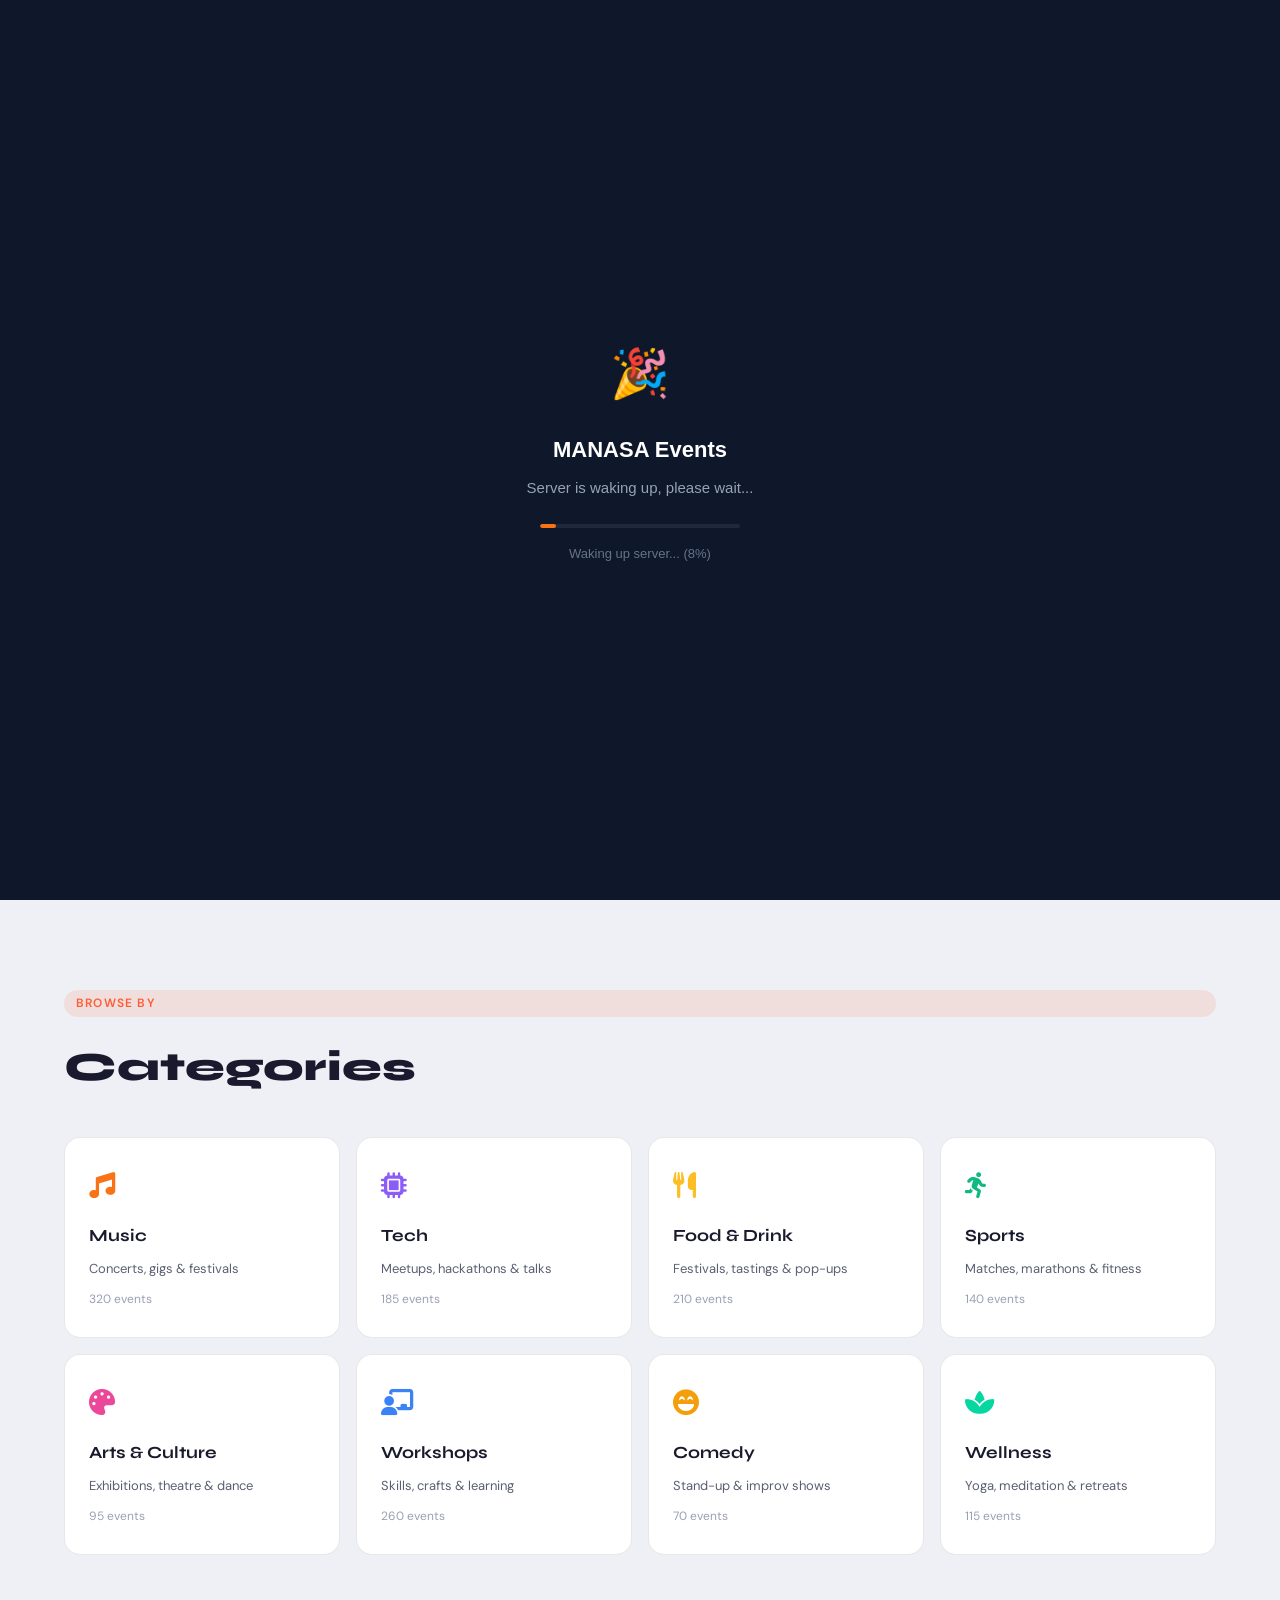
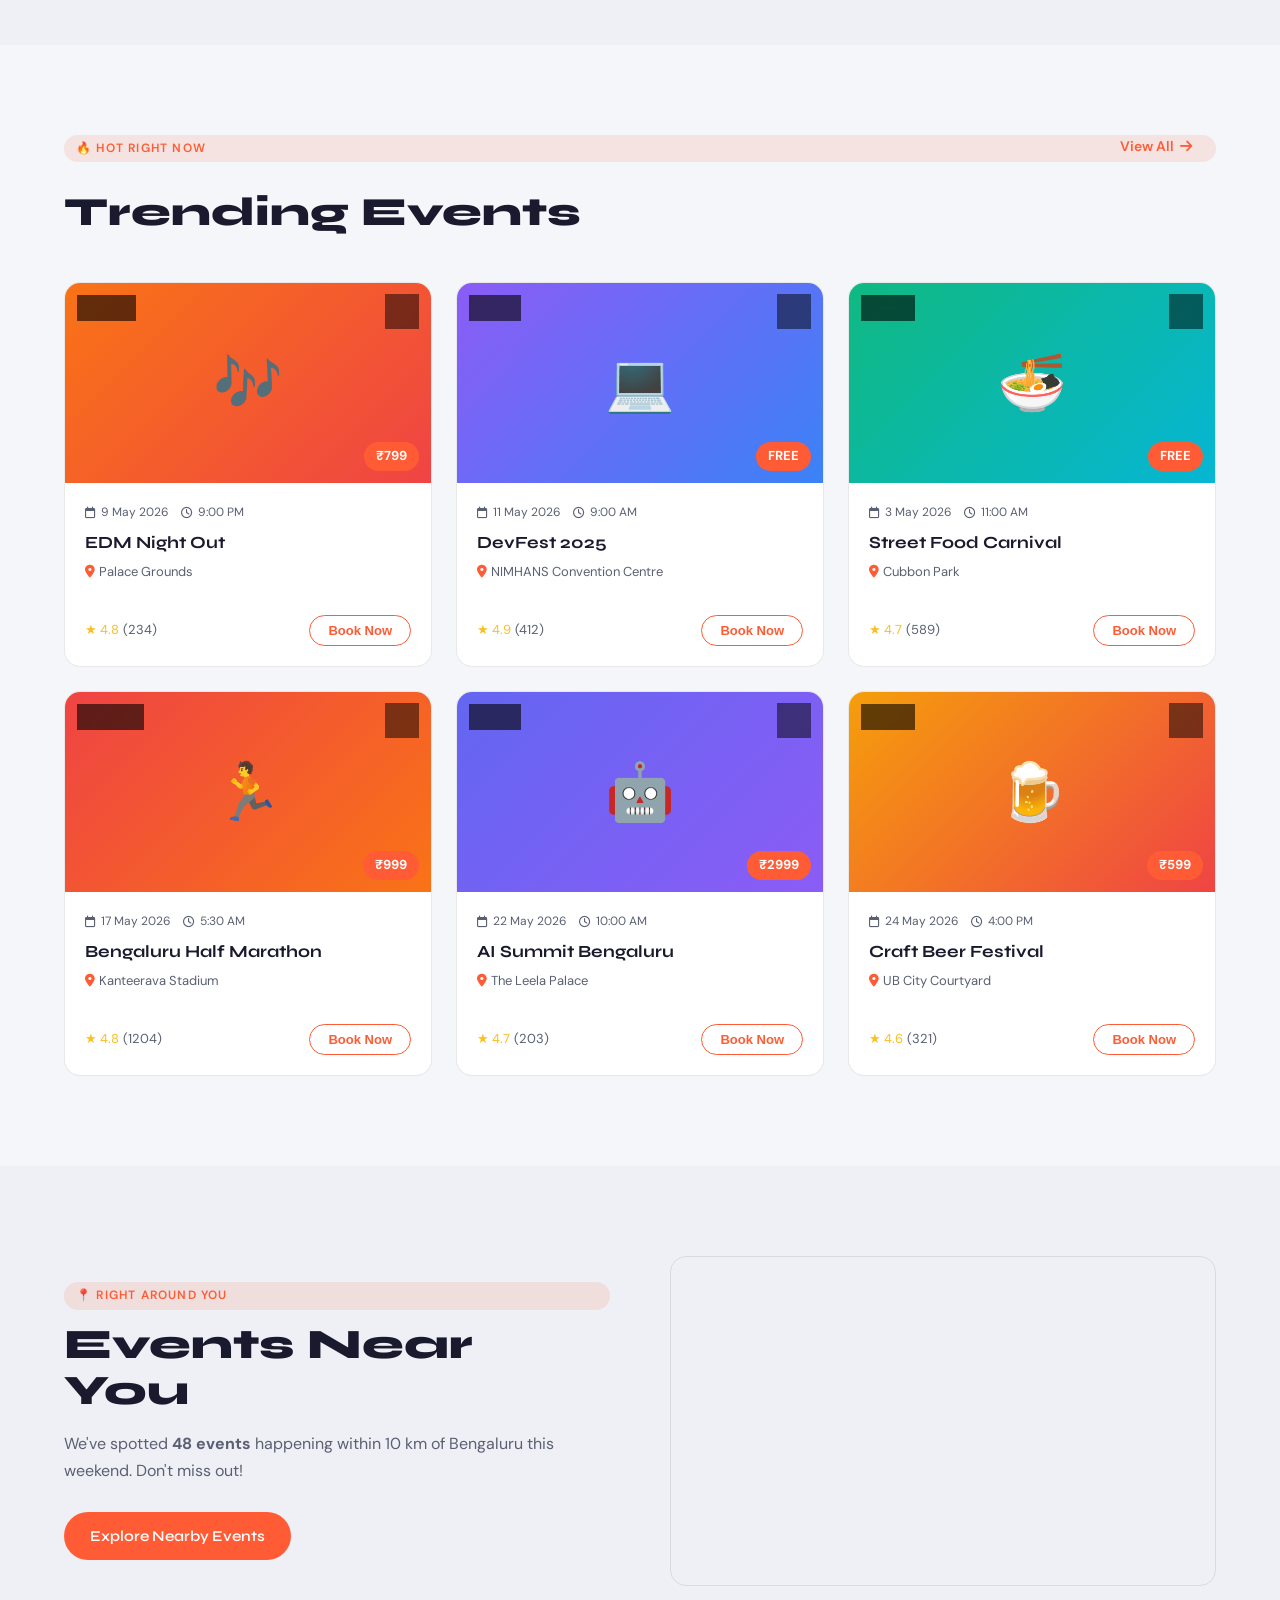
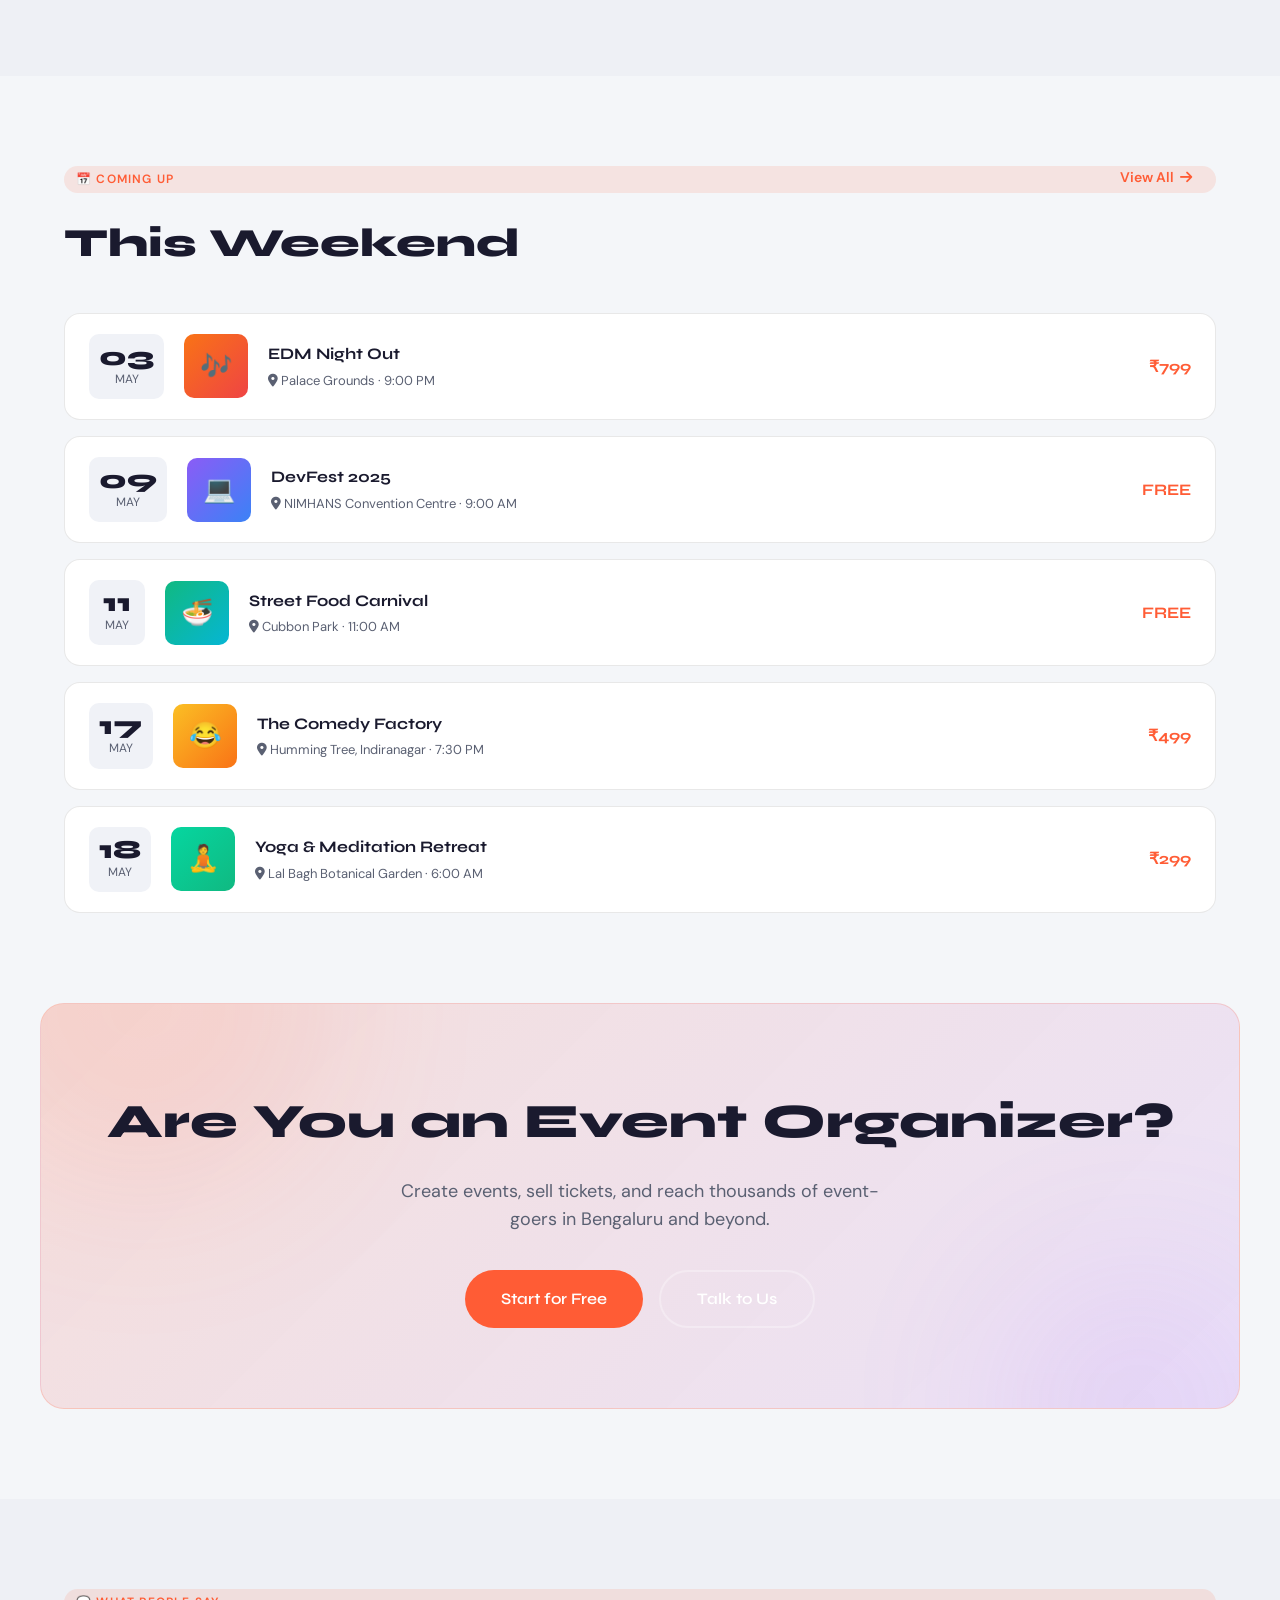
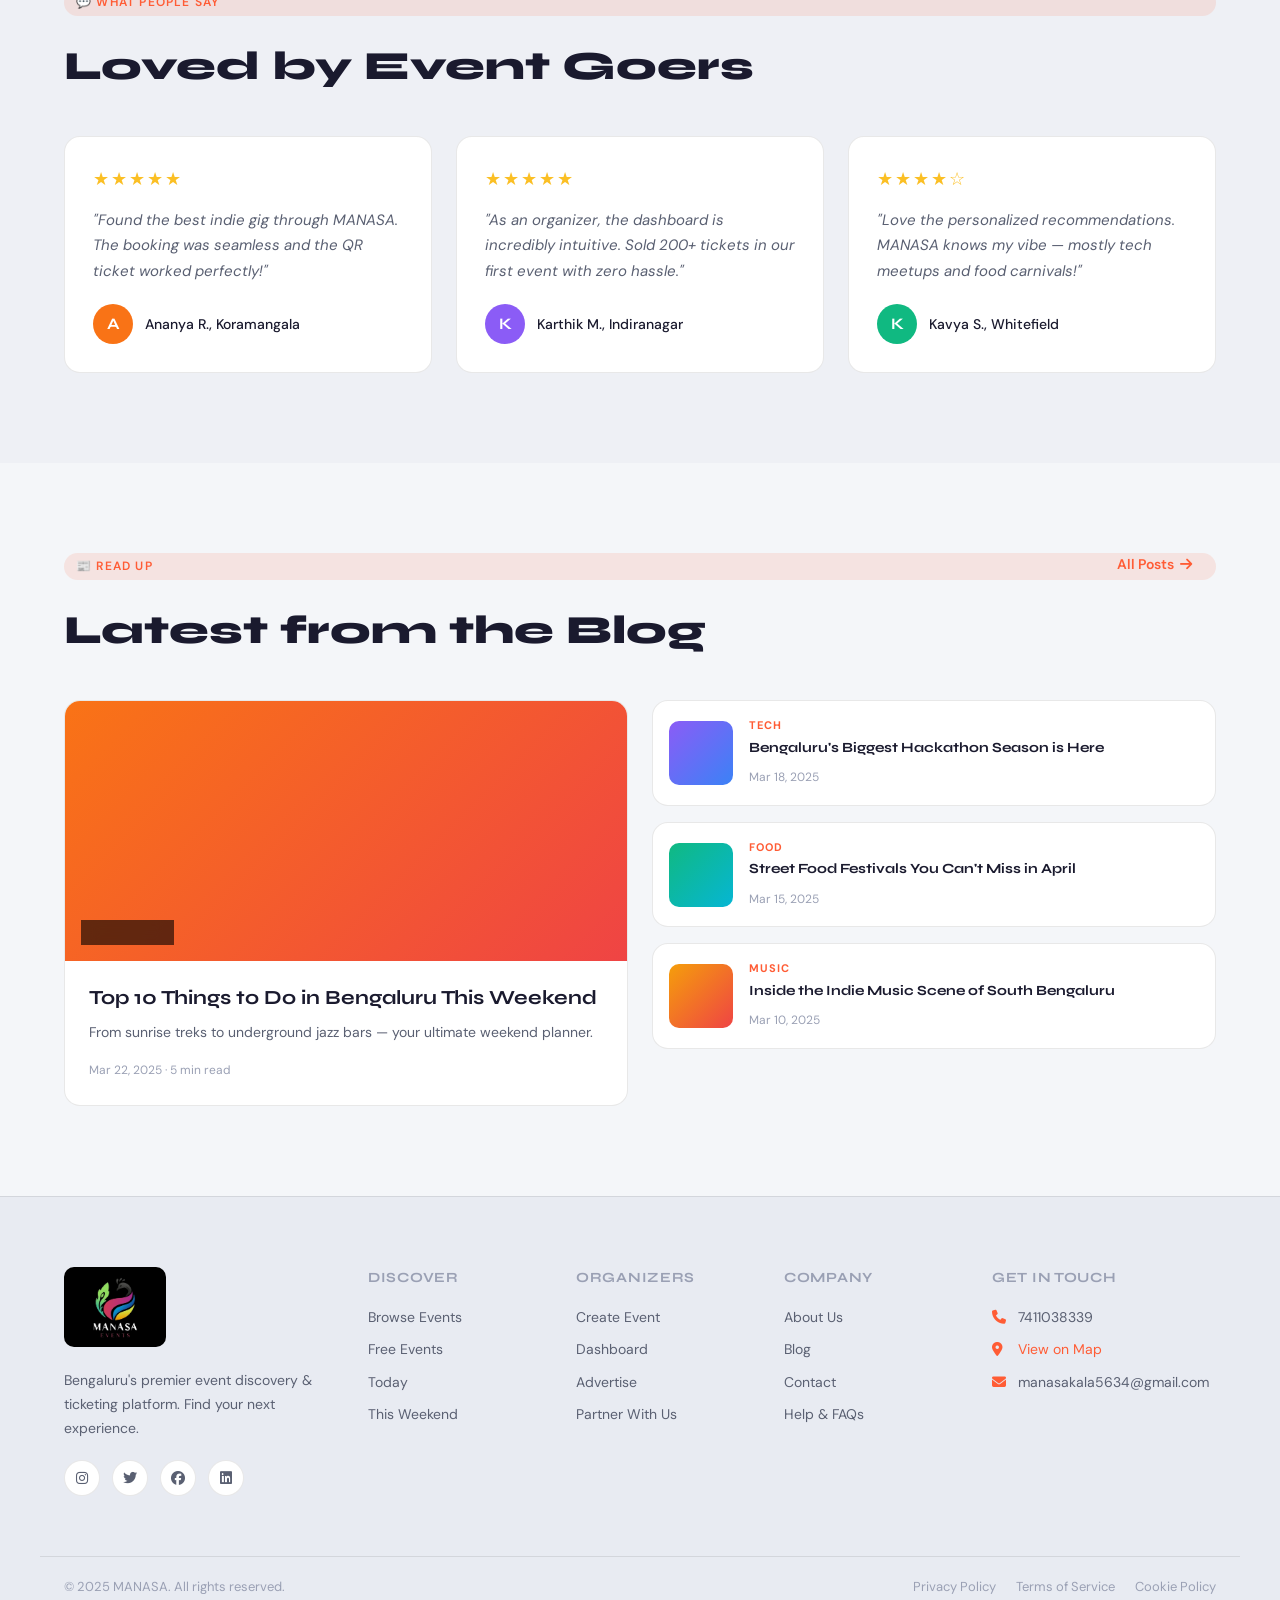
==== commit 77ae07b4: "Add files via upload" ====
--- a/index.html
+++ b/index.html
@@ -9,6 +9,56 @@
 <link rel="stylesheet" href="https://cdnjs.cloudflare.com/ajax/libs/font-awesome/6.5.0/css/all.min.css">
 </head>
 <body>
+<script>
+// If server is waking up (Render free tier), show a loading screen and auto-retry
+(function() {
+  fetch('/health', { method: 'GET', cache: 'no-store' })
+    .then(function(r) {
+      if (!r.ok) showWakeUp();
+    })
+    .catch(function() { showWakeUp(); });
+
+  function showWakeUp() {
+    var overlay = document.createElement('div');
+    overlay.id = 'wakeup-overlay';
+    overlay.style.cssText = 'position:fixed;top:0;left:0;width:100%;height:100%;background:#0f172a;display:flex;flex-direction:column;align-items:center;justify-content:center;z-index:99999;font-family:sans-serif';
+    overlay.innerHTML = '<div style="text-align:center;padding:40px">'
+      + '<div style="font-size:48px;margin-bottom:20px">🎉</div>'
+      + '<h2 style="color:#fff;font-size:22px;margin-bottom:8px">MANASA Events</h2>'
+      + '<p style="color:#94a3b8;font-size:15px;margin-bottom:24px">Server is waking up, please wait...</p>'
+      + '<div style="width:200px;height:4px;background:#1e293b;border-radius:2px;overflow:hidden;margin:0 auto 16px">'
+      + '<div id="wake-bar" style="height:100%;background:#f97316;border-radius:2px;width:0%;transition:width 0.5s"></div></div>'
+      + '<p id="wake-msg" style="color:#64748b;font-size:13px">Connecting...</p>'
+      + '</div>';
+    document.body.appendChild(overlay);
+    var pct = 0;
+    var bar = null;
+    var msg = null;
+    setTimeout(function() {
+      bar = document.getElementById('wake-bar');
+      msg = document.getElementById('wake-msg');
+      tryPing();
+    }, 100);
+    function tryPing() {
+      pct = Math.min(pct + 8, 90);
+      if (bar) bar.style.width = pct + '%';
+      if (msg) msg.textContent = 'Waking up server... (' + Math.round(pct) + '%)';
+      fetch('/health', { cache: 'no-store' })
+        .then(function(r) {
+          if (r.ok) {
+            if (bar) bar.style.width = '100%';
+            if (msg) msg.textContent = 'Ready!';
+            setTimeout(function() {
+              var el = document.getElementById('wakeup-overlay');
+              if (el) el.remove();
+            }, 500);
+          } else { setTimeout(tryPing, 3000); }
+        })
+        .catch(function() { setTimeout(tryPing, 3000); });
+    }
+  }
+})();
+</script>
 
 <!-- NAV -->
 <nav class="navbar" id="navbar">
